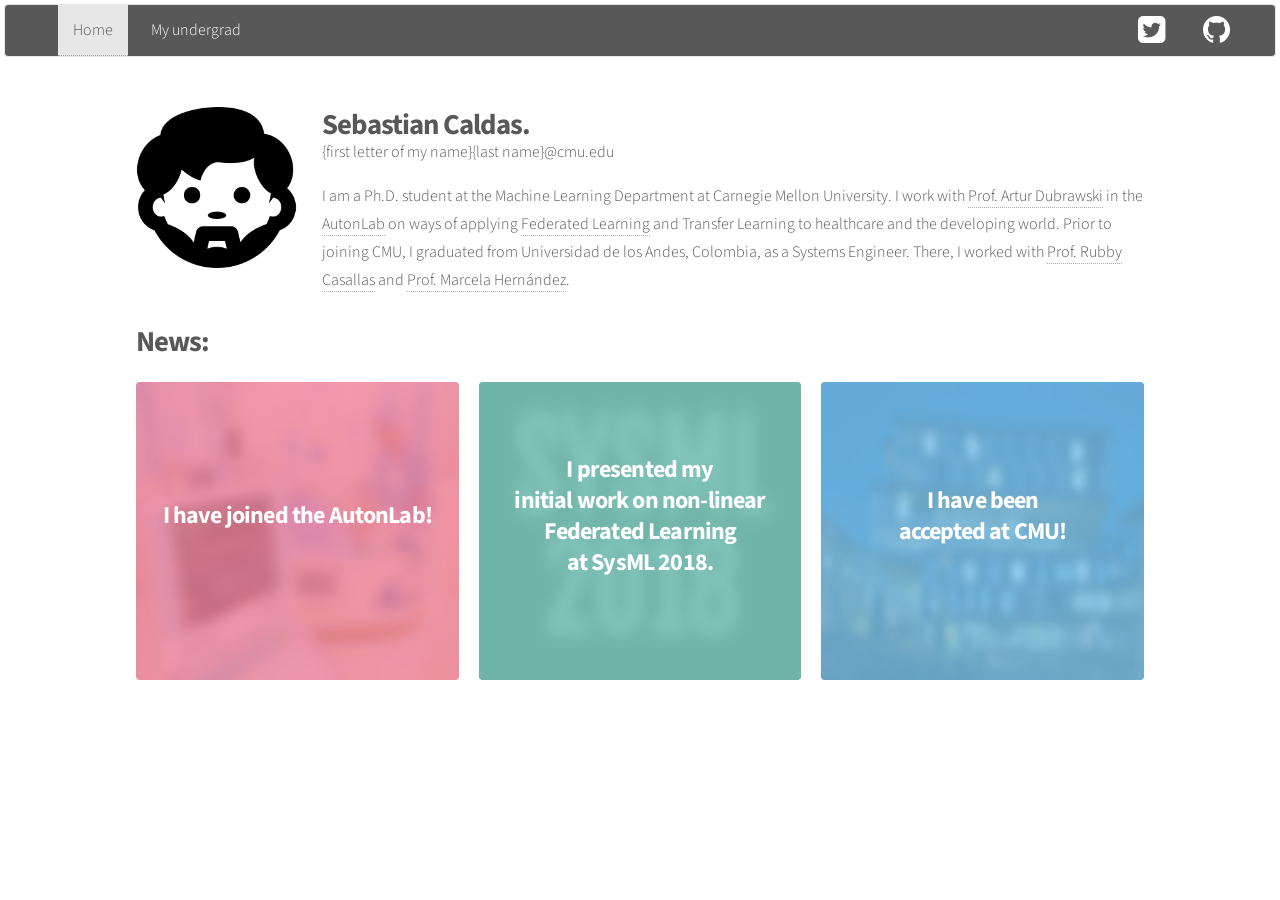
==== index.html @ 80f7bf70 "autonlab" ====
<!DOCTYPE HTML>
<!--
	Phantom by HTML5 UP
	html5up.net | @ajlkn
	Free for personal and commercial use under the CCA 3.0 license (html5up.net/license)
-->
<html>
	<head>
		<title>Sebastian Caldas</title>
		<link rel="icon" href="icon.png">
		<meta charset="utf-8">
		<meta name="viewport" content="width=device-width, initial-scale=1">
		<!--[if lte IE 8]><script src="assets/js/ie/html5shiv.js"></script><![endif]-->
	    <link rel="stylesheet" href="https://maxcdn.bootstrapcdn.com/bootstrap/3.3.6/css/bootstrap.min.css">  
		<link rel="stylesheet" href="http://www.w3schools.com/lib/w3.css">
		<link rel="stylesheet" href="assets/css/main.css">
		<!--[if lte IE 9]><link rel="stylesheet" href="assets/css/ie9.css" /><![endif]-->
		<!--[if lte IE 8]><link rel="stylesheet" href="assets/css/ie8.css" /><![endif]-->
	</head>
	<body>
		<!-- Wrapper -->
			<!-- Menu -->
        	<header>
	            <nav class="navbar navbar-default container-fluid">
	              <div class="container-fluid">
	                <div class="navbar-header">
	                  <button type="button" class="navbar-toggle collapsed" data-toggle="collapse" data-target="#bs-example-navbar-collapse-1" aria-expanded="false">
	                    <span class="sr-only">Toggle navigation</span>
	                    <span class="icon-bar"></span>
	                    <span class="icon-bar"></span>
	                    <span class="icon-bar"></span>
	                  </button>
	                </div>

	                <div class="collapse navbar-collapse" id="bs-example-navbar-collapse-1">
	                  	<ul class="nav navbar-nav">
		                    <li class="active"><a href="index.html">Home<span class="sr-only">(current)</span></a></li>
		                    <li><a href="https://unicorn.jocke.no/">My undergrad</a></li>
		                </ul>
				        <ul class="nav navbar-nav navbar-right">
							<li><a href="https://twitter.com/scaldas_ml" class="fa fa-twitter-square fa-2x"><span class="label"></span></a></li>
							<li><a href="https://github.com/scaldas" class="fa fa-github fa-2x"><span class="label"></span></a></li>
							<!--<li><a href="mail.html" class="fa fa-envelope-o fa-2x"><span class="label"></span></a></li>-->
				        </ul>
	            	</div>
	              </div>
	            </nav>
        	<header>

			<div id="wrapper">
				<!-- Main -->
					<div id="main">
						<!--<span class="image main"><img src="images/medellin_blurry.jpg" style="width: 100%; height: 1%;" alt="" /></span>-->
						<div class="inner">
							<header>
								<div id="profile-container">
									<img id="profile-pic" src="icon.png" alt="Failed picture of me.">
								<div>
								<div>
									<h1 style="font-size: 180%; margin-bottom: 10px;">Sebastian Caldas.</h1>
									<p>{first letter of my name}{last name}@cmu.edu</p>
									<p style="margin-bottom: 30px;">I am a Ph.D. student at the Machine Learning Department at Carnegie Mellon University. I work with <a href="https://www.ri.cmu.edu/ri-faculty/artur-w-dubrawski/">Prof. Artur Dubrawski</a> in the <a href="https://www.autonlab.org/">AutonLab</a> on ways of applying <a href="https://research.googleblog.com/2017/04/federated-learning-collaborative.html">Federated Learning</a> and Transfer Learning to healthcare and the developing world. Prior to joining CMU, I graduated from Universidad de los Andes, Colombia, as a Systems Engineer. There, I worked with <a href="https://scholar.google.com/citations?user=WVzxlbUAAAAJ">Prof. Rubby Casallas</a> and <a href="https://scholar.google.fr/citations?user=9nnSYmMAAAAJ&hl">Prof. Marcela Hernández</a>.</p>
								</div>
							</header>
							<h1 style="font-size: 180%; margin-bottom: 0px;">News:</h1>
							<section class="tiles" style="margin-top: 0px;">
								<article class="style1">
									<span class="image">
										<img src="images/healthcare_blurred.jpg" alt="" />
									</span>
									<a href="https://www.autonlab.org/" target="_blank">
										<h1 style="font-size: 150%;">I have joined the AutonLab!</h1>
										<div class="content">
											<p>I will work on ways of applying Federated Learning to healthcare.</p>
										</div>
									</a>
								</article>
								<article class="style3">
									<span class="image">
										<img src="images/sysml_blurred.jpg" alt="" />
									</span>
									<a href="documents/2018/__SysML_2018__Federated_Kernelized_Multi_Task_Learning.pdf" target="_blank">
										<h1 style="font-size: 150%;">I presented my <br> initial work on non-linear <br> Federated Learning <br> at SysML 2018.</h1>
										<div class="content">
											<p>The poster was pink.</p>
										</div>
									</a>
								</article>
								<article class="style2">
									<span class="image">
										<img src="images/cmu_blurred.jpg" alt="" />
									</span>
									<a>
										<h1 style="font-size: 150%;">I have been <br> accepted at CMU!</h1>
										<div class="content">
											<p>I will start my studies on August, 2017.</p>
										</div>
									</a>
								</article>
								<!--
								<article class="style2">
									<span class="image">
										<img src="images/pic02.jpg" alt="" />
									</span>
									<a href="generic.html">
										<h2>Lorem</h2>
										<div class="content">
											<p>Sed nisl arcu euismod sit amet nisi lorem etiam dolor veroeros et feugiat.</p>
										</div>
									</a>
								</article>
								<article class="style3">
									<span class="image">
										<img src="images/pic03.jpg" alt="" />
									</span>
									<a href="generic.html">
										<h2>Feugiat</h2>
										<div class="content">
											<p>Sed nisl arcu euismod sit amet nisi lorem etiam dolor veroeros et feugiat.</p>
										</div>
									</a>
								</article>
								<article class="style4">
									<span class="image">
										<img src="images/pic04.jpg" alt="" />
									</span>
									<a href="generic.html">
										<h2>Tempus</h2>
										<div class="content">
											<p>Sed nisl arcu euismod sit amet nisi lorem etiam dolor veroeros et feugiat.</p>
										</div>
									</a>
								</article>
								<article class="style5">
									<span class="image">
										<img src="images/pic05.jpg" alt="" />
									</span>
									<a href="generic.html">
										<h2>Aliquam</h2>
										<div class="content">
											<p>Sed nisl arcu euismod sit amet nisi lorem etiam dolor veroeros et feugiat.</p>
										</div>
									</a>
								</article>
								<article class="style6">
									<span class="image">
										<img src="images/pic06.jpg" alt="" />
									</span>
									<a href="generic.html">
										<h2>Veroeros</h2>
										<div class="content">
											<p>Sed nisl arcu euismod sit amet nisi lorem etiam dolor veroeros et feugiat.</p>
										</div>
									</a>
								</article>
								<article class="style2">
									<span class="image">
										<img src="images/pic07.jpg" alt="" />
									</span>
									<a href="generic.html">
										<h2>Ipsum</h2>
										<div class="content">
											<p>Sed nisl arcu euismod sit amet nisi lorem etiam dolor veroeros et feugiat.</p>
										</div>
									</a>
								</article>
								<article class="style3">
									<span class="image">
										<img src="images/pic08.jpg" alt="" />
									</span>
									<a href="generic.html">
										<h2>Dolor</h2>
										<div class="content">
											<p>Sed nisl arcu euismod sit amet nisi lorem etiam dolor veroeros et feugiat.</p>
										</div>
									</a>
								</article>
								<article class="style1">
									<span class="image">
										<img src="images/pic09.jpg" alt="" />
									</span>
									<a href="generic.html">
										<h2>Nullam</h2>
										<div class="content">
											<p>Sed nisl arcu euismod sit amet nisi lorem etiam dolor veroeros et feugiat.</p>
										</div>
									</a>
								</article>
								<article class="style5">
									<span class="image">
										<img src="images/pic10.jpg" alt="" />
									</span>
									<a href="generic.html">
										<h2>Ultricies</h2>
										<div class="content">
											<p>Sed nisl arcu euismod sit amet nisi lorem etiam dolor veroeros et feugiat.</p>
										</div>
									</a>
								</article>
								<article class="style6">
									<span class="image">
										<img src="images/pic11.jpg" alt="" />
									</span>
									<a href="generic.html">
										<h2>Dictum</h2>
										<div class="content">
											<p>Sed nisl arcu euismod sit amet nisi lorem etiam dolor veroeros et feugiat.</p>
										</div>
									</a>
								</article>
								<article class="style4">
									<span class="image">
										<img src="images/pic12.jpg" alt="" />
									</span>
									<a href="generic.html">
										<h2>Pretium</h2>
										<div class="content">
											<p>Sed nisl arcu euismod sit amet nisi lorem etiam dolor veroeros et feugiat.</p>
										</div>
									</a>
								-->
								</article>
							</section>
						</div>

			            <div class="backToTop">
			                <span class="glyphicon glyphicon-menu-up arrow" style="color: #f2849e;"></span>
			            </div>
					</div>

				<!-- Footer 
					<footer id="footer">
						<div class="inner">
							<section>
								<h2>Follow</h2>
								<ul class="icons">
									<li><a href="https://twitter.com/scaldas_ml" class="icon style2 fa-twitter"><span class="label">Twitter</span></a></li>-->
									<!-- <li><a href="#" class="icon style2 fa-facebook"><span class="label">Facebook</span></a></li> -->
									<!-- <li><a href="#" class="icon style2 fa-instagram"><span class="label">Instagram</span></a></li> -->
									<!-- <li><a href="#" class="icon style2 fa-dribbble"><span class="label">Dribbble</span></a></li> -->
									<!-- <li><a href="https://github.com/scaldas" class="icon style2 fa-github"><span class="label">GitHub</span></a></li>-->
									<!-- <li><a href="#" class="icon style2 fa-500px"><span class="label">500px</span></a></li> -->
									<!-- <li><a href="#" class="icon style2 fa-phone"><span class="label">Phone</span></a></li> -->
									<!-- <li><a href="mail.html" class="icon style2 fa-envelope-o"><span class="label">Email</span></a></li>
								</ul>
							</section>
							<ul class="copyright">
								<li>&copy; Untitled. All rights reserved</li><li>Design: <a href="http://html5up.net">HTML5 UP</a></li>
							</ul>
						</div>
					</footer>-->

			</div>

		<!-- Scripts -->
			<script src="assets/js/jquery.min.js"></script>
			<script src="assets/js/skel.min.js"></script>
			<script src="assets/js/util.js"></script>
			<script src="https://maxcdn.bootstrapcdn.com/bootstrap/3.3.6/js/bootstrap.min.js"></script>	
			<!--[if lte IE 8]><script src="assets/js/ie/respond.min.js"></script><![endif]-->
			<script src="assets/js/main.js"></script>
	</body>
</html>
---- assets/css/main.css ----
@import url(font-awesome.min.css);
@import url("https://fonts.googleapis.com/css?family=Source+Sans+Pro:300,700,900");

/*
	Phantom by HTML5 UP
	html5up.net | @ajlkn
	Free for personal and commercial use under the CCA 3.0 license (html5up.net/license)
*/

/* Reset */

	html, body, div, span, applet, object, iframe, h1, h2, h3, h4, h5, h6, p, blockquote, pre, a, abbr, acronym, address, big, cite, code, del, dfn, em, img, ins, kbd, q, s, samp, small, strike, strong, sub, sup, tt, var, b, u, i, center, dl, dt, dd, ol, ul, li, fieldset, form, label, legend, table, caption, tbody, tfoot, thead, tr, th, td, article, aside, canvas, details, embed, figure, figcaption, footer, header, hgroup, menu, nav, output, ruby, section, summary, time, mark, audio, video {
		margin: 0;
		padding: 0;
		border: 0;
		font-size: 100%;
		font: inherit;
		vertical-align: baseline;
	}

	article, aside, details, figcaption, figure, footer, header, hgroup, menu, nav, section {
		display: block;
	}

	body {
		line-height: 1;
	}

	ol, ul {
		list-style: none;
	}

	blockquote, q {
		quotes: none;
	}

	blockquote:before, blockquote:after, q:before, q:after {
		content: '';
		content: none;
	}

	table {
		border-collapse: collapse;
		border-spacing: 0;
	}

	body {
		-webkit-text-size-adjust: none;
	}

/* Box Model */

	*, *:before, *:after {
		-moz-box-sizing: border-box;
		-webkit-box-sizing: border-box;
		box-sizing: border-box;
	}

/* Grid */

	.row {
		border-bottom: solid 1px transparent;
		-moz-box-sizing: border-box;
		-webkit-box-sizing: border-box;
		box-sizing: border-box;
	}

	.row > * {
		float: left;
		-moz-box-sizing: border-box;
		-webkit-box-sizing: border-box;
		box-sizing: border-box;
	}

	.row:after, .row:before {
		content: '';
		display: block;
		clear: both;
		height: 0;
	}

	.row.uniform > * > :first-child {
		margin-top: 0;
	}

	.row.uniform > * > :last-child {
		margin-bottom: 0;
	}

	.row.\30 \25 > * {
		padding: 0 0 0 0em;
	}

	.row.\30 \25 {
		margin: 0 0 -1px 0em;
	}

	.row.uniform.\30 \25 > * {
		padding: 0em 0 0 0em;
	}

	.row.uniform.\30 \25 {
		margin: 0em 0 -1px 0em;
	}

	.row > * {
		padding: 0 0 0 2em;
	}

	.row {
		margin: 0 0 -1px -2em;
	}

	.row.uniform > * {
		padding: 2em 0 0 2em;
	}

	.row.uniform {
		margin: -2em 0 -1px -2em;
	}

	.row.\32 00\25 > * {
		padding: 0 0 0 4em;
	}

	.row.\32 00\25 {
		margin: 0 0 -1px -4em;
	}

	.row.uniform.\32 00\25 > * {
		padding: 4em 0 0 4em;
	}

	.row.uniform.\32 00\25 {
		margin: -4em 0 -1px -4em;
	}

	.row.\31 50\25 > * {
		padding: 0 0 0 3em;
	}

	.row.\31 50\25 {
		margin: 0 0 -1px -3em;
	}

	.row.uniform.\31 50\25 > * {
		padding: 3em 0 0 3em;
	}

	.row.uniform.\31 50\25 {
		margin: -3em 0 -1px -3em;
	}

	.row.\35 0\25 > * {
		padding: 0 0 0 1em;
	}

	.row.\35 0\25 {
		margin: 0 0 -1px -1em;
	}

	.row.uniform.\35 0\25 > * {
		padding: 1em 0 0 1em;
	}

	.row.uniform.\35 0\25 {
		margin: -1em 0 -1px -1em;
	}

	.row.\32 5\25 > * {
		padding: 0 0 0 0.5em;
	}

	.row.\32 5\25 {
		margin: 0 0 -1px -0.5em;
	}

	.row.uniform.\32 5\25 > * {
		padding: 0.5em 0 0 0.5em;
	}

	.row.uniform.\32 5\25 {
		margin: -0.5em 0 -1px -0.5em;
	}

	.\31 2u, .\31 2u\24 {
		width: 100%;
		clear: none;
		margin-left: 0;
	}

	.\31 1u, .\31 1u\24 {
		width: 91.6666666667%;
		clear: none;
		margin-left: 0;
	}

	.\31 0u, .\31 0u\24 {
		width: 83.3333333333%;
		clear: none;
		margin-left: 0;
	}

	.\39 u, .\39 u\24 {
		width: 75%;
		clear: none;
		margin-left: 0;
	}

	.\38 u, .\38 u\24 {
		width: 66.6666666667%;
		clear: none;
		margin-left: 0;
	}

	.\37 u, .\37 u\24 {
		width: 58.3333333333%;
		clear: none;
		margin-left: 0;
	}

	.\36 u, .\36 u\24 {
		width: 50%;
		clear: none;
		margin-left: 0;
	}

	.\35 u, .\35 u\24 {
		width: 41.6666666667%;
		clear: none;
		margin-left: 0;
	}

	.\34 u, .\34 u\24 {
		width: 33.3333333333%;
		clear: none;
		margin-left: 0;
	}

	.\33 u, .\33 u\24 {
		width: 25%;
		clear: none;
		margin-left: 0;
	}

	.\32 u, .\32 u\24 {
		width: 16.6666666667%;
		clear: none;
		margin-left: 0;
	}

	.\31 u, .\31 u\24 {
		width: 8.3333333333%;
		clear: none;
		margin-left: 0;
	}

	.\31 2u\24 + *,
	.\31 1u\24 + *,
	.\31 0u\24 + *,
	.\39 u\24 + *,
	.\38 u\24 + *,
	.\37 u\24 + *,
	.\36 u\24 + *,
	.\35 u\24 + *,
	.\34 u\24 + *,
	.\33 u\24 + *,
	.\32 u\24 + *,
	.\31 u\24 + * {
		clear: left;
	}

	.\-11u {
		margin-left: 91.66667%;
	}

	.\-10u {
		margin-left: 83.33333%;
	}

	.\-9u {
		margin-left: 75%;
	}

	.\-8u {
		margin-left: 66.66667%;
	}

	.\-7u {
		margin-left: 58.33333%;
	}

	.\-6u {
		margin-left: 50%;
	}

	.\-5u {
		margin-left: 41.66667%;
	}

	.\-4u {
		margin-left: 33.33333%;
	}

	.\-3u {
		margin-left: 25%;
	}

	.\-2u {
		margin-left: 16.66667%;
	}

	.\-1u {
		margin-left: 8.33333%;
	}

	@media screen and (max-width: 1680px) {

		.row > * {
			padding: 0 0 0 2em;
		}

		.row {
			margin: 0 0 -1px -2em;
		}

		.row.uniform > * {
			padding: 2em 0 0 2em;
		}

		.row.uniform {
			margin: -2em 0 -1px -2em;
		}

		.row.\32 00\25 > * {
			padding: 0 0 0 4em;
		}

		.row.\32 00\25 {
			margin: 0 0 -1px -4em;
		}

		.row.uniform.\32 00\25 > * {
			padding: 4em 0 0 4em;
		}

		.row.uniform.\32 00\25 {
			margin: -4em 0 -1px -4em;
		}

		.row.\31 50\25 > * {
			padding: 0 0 0 3em;
		}

		.row.\31 50\25 {
			margin: 0 0 -1px -3em;
		}

		.row.uniform.\31 50\25 > * {
			padding: 3em 0 0 3em;
		}

		.row.uniform.\31 50\25 {
			margin: -3em 0 -1px -3em;
		}

		.row.\35 0\25 > * {
			padding: 0 0 0 1em;
		}

		.row.\35 0\25 {
			margin: 0 0 -1px -1em;
		}

		.row.uniform.\35 0\25 > * {
			padding: 1em 0 0 1em;
		}

		.row.uniform.\35 0\25 {
			margin: -1em 0 -1px -1em;
		}

		.row.\32 5\25 > * {
			padding: 0 0 0 0.5em;
		}

		.row.\32 5\25 {
			margin: 0 0 -1px -0.5em;
		}

		.row.uniform.\32 5\25 > * {
			padding: 0.5em 0 0 0.5em;
		}

		.row.uniform.\32 5\25 {
			margin: -0.5em 0 -1px -0.5em;
		}

		.\31 2u\28xlarge\29, .\31 2u\24\28xlarge\29 {
			width: 100%;
			clear: none;
			margin-left: 0;
		}

		.\31 1u\28xlarge\29, .\31 1u\24\28xlarge\29 {
			width: 91.6666666667%;
			clear: none;
			margin-left: 0;
		}

		.\31 0u\28xlarge\29, .\31 0u\24\28xlarge\29 {
			width: 83.3333333333%;
			clear: none;
			margin-left: 0;
		}

		.\39 u\28xlarge\29, .\39 u\24\28xlarge\29 {
			width: 75%;
			clear: none;
			margin-left: 0;
		}

		.\38 u\28xlarge\29, .\38 u\24\28xlarge\29 {
			width: 66.6666666667%;
			clear: none;
			margin-left: 0;
		}

		.\37 u\28xlarge\29, .\37 u\24\28xlarge\29 {
			width: 58.3333333333%;
			clear: none;
			margin-left: 0;
		}

		.\36 u\28xlarge\29, .\36 u\24\28xlarge\29 {
			width: 50%;
			clear: none;
			margin-left: 0;
		}

		.\35 u\28xlarge\29, .\35 u\24\28xlarge\29 {
			width: 41.6666666667%;
			clear: none;
			margin-left: 0;
		}

		.\34 u\28xlarge\29, .\34 u\24\28xlarge\29 {
			width: 33.3333333333%;
			clear: none;
			margin-left: 0;
		}

		.\33 u\28xlarge\29, .\33 u\24\28xlarge\29 {
			width: 25%;
			clear: none;
			margin-left: 0;
		}

		.\32 u\28xlarge\29, .\32 u\24\28xlarge\29 {
			width: 16.6666666667%;
			clear: none;
			margin-left: 0;
		}

		.\31 u\28xlarge\29, .\31 u\24\28xlarge\29 {
			width: 8.3333333333%;
			clear: none;
			margin-left: 0;
		}

		.\31 2u\24\28xlarge\29 + *,
		.\31 1u\24\28xlarge\29 + *,
		.\31 0u\24\28xlarge\29 + *,
		.\39 u\24\28xlarge\29 + *,
		.\38 u\24\28xlarge\29 + *,
		.\37 u\24\28xlarge\29 + *,
		.\36 u\24\28xlarge\29 + *,
		.\35 u\24\28xlarge\29 + *,
		.\34 u\24\28xlarge\29 + *,
		.\33 u\24\28xlarge\29 + *,
		.\32 u\24\28xlarge\29 + *,
		.\31 u\24\28xlarge\29 + * {
			clear: left;
		}

		.\-11u\28xlarge\29 {
			margin-left: 91.66667%;
		}

		.\-10u\28xlarge\29 {
			margin-left: 83.33333%;
		}

		.\-9u\28xlarge\29 {
			margin-left: 75%;
		}

		.\-8u\28xlarge\29 {
			margin-left: 66.66667%;
		}

		.\-7u\28xlarge\29 {
			margin-left: 58.33333%;
		}

		.\-6u\28xlarge\29 {
			margin-left: 50%;
		}

		.\-5u\28xlarge\29 {
			margin-left: 41.66667%;
		}

		.\-4u\28xlarge\29 {
			margin-left: 33.33333%;
		}

		.\-3u\28xlarge\29 {
			margin-left: 25%;
		}

		.\-2u\28xlarge\29 {
			margin-left: 16.66667%;
		}

		.\-1u\28xlarge\29 {
			margin-left: 8.33333%;
		}

	}

	@media screen and (max-width: 1280px) {

		.row > * {
			padding: 0 0 0 2em;
		}

		.row {
			margin: 0 0 -1px -2em;
		}

		.row.uniform > * {
			padding: 2em 0 0 2em;
		}

		.row.uniform {
			margin: -2em 0 -1px -2em;
		}

		.row.\32 00\25 > * {
			padding: 0 0 0 4em;
		}

		.row.\32 00\25 {
			margin: 0 0 -1px -4em;
		}

		.row.uniform.\32 00\25 > * {
			padding: 4em 0 0 4em;
		}

		.row.uniform.\32 00\25 {
			margin: -4em 0 -1px -4em;
		}

		.row.\31 50\25 > * {
			padding: 0 0 0 3em;
		}

		.row.\31 50\25 {
			margin: 0 0 -1px -3em;
		}

		.row.uniform.\31 50\25 > * {
			padding: 3em 0 0 3em;
		}

		.row.uniform.\31 50\25 {
			margin: -3em 0 -1px -3em;
		}

		.row.\35 0\25 > * {
			padding: 0 0 0 1em;
		}

		.row.\35 0\25 {
			margin: 0 0 -1px -1em;
		}

		.row.uniform.\35 0\25 > * {
			padding: 1em 0 0 1em;
		}

		.row.uniform.\35 0\25 {
			margin: -1em 0 -1px -1em;
		}

		.row.\32 5\25 > * {
			padding: 0 0 0 0.5em;
		}

		.row.\32 5\25 {
			margin: 0 0 -1px -0.5em;
		}

		.row.uniform.\32 5\25 > * {
			padding: 0.5em 0 0 0.5em;
		}

		.row.uniform.\32 5\25 {
			margin: -0.5em 0 -1px -0.5em;
		}

		.\31 2u\28large\29, .\31 2u\24\28large\29 {
			width: 100%;
			clear: none;
			margin-left: 0;
		}

		.\31 1u\28large\29, .\31 1u\24\28large\29 {
			width: 91.6666666667%;
			clear: none;
			margin-left: 0;
		}

		.\31 0u\28large\29, .\31 0u\24\28large\29 {
			width: 83.3333333333%;
			clear: none;
			margin-left: 0;
		}

		.\39 u\28large\29, .\39 u\24\28large\29 {
			width: 75%;
			clear: none;
			margin-left: 0;
		}

		.\38 u\28large\29, .\38 u\24\28large\29 {
			width: 66.6666666667%;
			clear: none;
			margin-left: 0;
		}

		.\37 u\28large\29, .\37 u\24\28large\29 {
			width: 58.3333333333%;
			clear: none;
			margin-left: 0;
		}

		.\36 u\28large\29, .\36 u\24\28large\29 {
			width: 50%;
			clear: none;
			margin-left: 0;
		}

		.\35 u\28large\29, .\35 u\24\28large\29 {
			width: 41.6666666667%;
			clear: none;
			margin-left: 0;
		}

		.\34 u\28large\29, .\34 u\24\28large\29 {
			width: 33.3333333333%;
			clear: none;
			margin-left: 0;
		}

		.\33 u\28large\29, .\33 u\24\28large\29 {
			width: 25%;
			clear: none;
			margin-left: 0;
		}

		.\32 u\28large\29, .\32 u\24\28large\29 {
			width: 16.6666666667%;
			clear: none;
			margin-left: 0;
		}

		.\31 u\28large\29, .\31 u\24\28large\29 {
			width: 8.3333333333%;
			clear: none;
			margin-left: 0;
		}

		.\31 2u\24\28large\29 + *,
		.\31 1u\24\28large\29 + *,
		.\31 0u\24\28large\29 + *,
		.\39 u\24\28large\29 + *,
		.\38 u\24\28large\29 + *,
		.\37 u\24\28large\29 + *,
		.\36 u\24\28large\29 + *,
		.\35 u\24\28large\29 + *,
		.\34 u\24\28large\29 + *,
		.\33 u\24\28large\29 + *,
		.\32 u\24\28large\29 + *,
		.\31 u\24\28large\29 + * {
			clear: left;
		}

		.\-11u\28large\29 {
			margin-left: 91.66667%;
		}

		.\-10u\28large\29 {
			margin-left: 83.33333%;
		}

		.\-9u\28large\29 {
			margin-left: 75%;
		}

		.\-8u\28large\29 {
			margin-left: 66.66667%;
		}

		.\-7u\28large\29 {
			margin-left: 58.33333%;
		}

		.\-6u\28large\29 {
			margin-left: 50%;
		}

		.\-5u\28large\29 {
			margin-left: 41.66667%;
		}

		.\-4u\28large\29 {
			margin-left: 33.33333%;
		}

		.\-3u\28large\29 {
			margin-left: 25%;
		}

		.\-2u\28large\29 {
			margin-left: 16.66667%;
		}

		.\-1u\28large\29 {
			margin-left: 8.33333%;
		}

	}

	@media screen and (max-width: 980px) {

		.row > * {
			padding: 0 0 0 1.5em;
		}

		.row {
			margin: 0 0 -1px -1.5em;
		}

		.row.uniform > * {
			padding: 1.5em 0 0 1.5em;
		}

		.row.uniform {
			margin: -1.5em 0 -1px -1.5em;
		}

		.row.\32 00\25 > * {
			padding: 0 0 0 3em;
		}

		.row.\32 00\25 {
			margin: 0 0 -1px -3em;
		}

		.row.uniform.\32 00\25 > * {
			padding: 3em 0 0 3em;
		}

		.row.uniform.\32 00\25 {
			margin: -3em 0 -1px -3em;
		}

		.row.\31 50\25 > * {
			padding: 0 0 0 2.25em;
		}

		.row.\31 50\25 {
			margin: 0 0 -1px -2.25em;
		}

		.row.uniform.\31 50\25 > * {
			padding: 2.25em 0 0 2.25em;
		}

		.row.uniform.\31 50\25 {
			margin: -2.25em 0 -1px -2.25em;
		}

		.row.\35 0\25 > * {
			padding: 0 0 0 0.75em;
		}

		.row.\35 0\25 {
			margin: 0 0 -1px -0.75em;
		}

		.row.uniform.\35 0\25 > * {
			padding: 0.75em 0 0 0.75em;
		}

		.row.uniform.\35 0\25 {
			margin: -0.75em 0 -1px -0.75em;
		}

		.row.\32 5\25 > * {
			padding: 0 0 0 0.375em;
		}

		.row.\32 5\25 {
			margin: 0 0 -1px -0.375em;
		}

		.row.uniform.\32 5\25 > * {
			padding: 0.375em 0 0 0.375em;
		}

		.row.uniform.\32 5\25 {
			margin: -0.375em 0 -1px -0.375em;
		}

		.\31 2u\28medium\29, .\31 2u\24\28medium\29 {
			width: 100%;
			clear: none;
			margin-left: 0;
		}

		.\31 1u\28medium\29, .\31 1u\24\28medium\29 {
			width: 91.6666666667%;
			clear: none;
			margin-left: 0;
		}

		.\31 0u\28medium\29, .\31 0u\24\28medium\29 {
			width: 83.3333333333%;
			clear: none;
			margin-left: 0;
		}

		.\39 u\28medium\29, .\39 u\24\28medium\29 {
			width: 75%;
			clear: none;
			margin-left: 0;
		}

		.\38 u\28medium\29, .\38 u\24\28medium\29 {
			width: 66.6666666667%;
			clear: none;
			margin-left: 0;
		}

		.\37 u\28medium\29, .\37 u\24\28medium\29 {
			width: 58.3333333333%;
			clear: none;
			margin-left: 0;
		}

		.\36 u\28medium\29, .\36 u\24\28medium\29 {
			width: 50%;
			clear: none;
			margin-left: 0;
		}

		.\35 u\28medium\29, .\35 u\24\28medium\29 {
			width: 41.6666666667%;
			clear: none;
			margin-left: 0;
		}

		.\34 u\28medium\29, .\34 u\24\28medium\29 {
			width: 33.3333333333%;
			clear: none;
			margin-left: 0;
		}

		.\33 u\28medium\29, .\33 u\24\28medium\29 {
			width: 25%;
			clear: none;
			margin-left: 0;
		}

		.\32 u\28medium\29, .\32 u\24\28medium\29 {
			width: 16.6666666667%;
			clear: none;
			margin-left: 0;
		}

		.\31 u\28medium\29, .\31 u\24\28medium\29 {
			width: 8.3333333333%;
			clear: none;
			margin-left: 0;
		}

		.\31 2u\24\28medium\29 + *,
		.\31 1u\24\28medium\29 + *,
		.\31 0u\24\28medium\29 + *,
		.\39 u\24\28medium\29 + *,
		.\38 u\24\28medium\29 + *,
		.\37 u\24\28medium\29 + *,
		.\36 u\24\28medium\29 + *,
		.\35 u\24\28medium\29 + *,
		.\34 u\24\28medium\29 + *,
		.\33 u\24\28medium\29 + *,
		.\32 u\24\28medium\29 + *,
		.\31 u\24\28medium\29 + * {
			clear: left;
		}

		.\-11u\28medium\29 {
			margin-left: 91.66667%;
		}

		.\-10u\28medium\29 {
			margin-left: 83.33333%;
		}

		.\-9u\28medium\29 {
			margin-left: 75%;
		}

		.\-8u\28medium\29 {
			margin-left: 66.66667%;
		}

		.\-7u\28medium\29 {
			margin-left: 58.33333%;
		}

		.\-6u\28medium\29 {
			margin-left: 50%;
		}

		.\-5u\28medium\29 {
			margin-left: 41.66667%;
		}

		.\-4u\28medium\29 {
			margin-left: 33.33333%;
		}

		.\-3u\28medium\29 {
			margin-left: 25%;
		}

		.\-2u\28medium\29 {
			margin-left: 16.66667%;
		}

		.\-1u\28medium\29 {
			margin-left: 8.33333%;
		}

	}

	@media screen and (max-width: 736px) {

		.row > * {
			padding: 0 0 0 1em;
		}

		.row {
			margin: 0 0 -1px -1em;
		}

		.row.uniform > * {
			padding: 1em 0 0 1em;
		}

		.row.uniform {
			margin: -1em 0 -1px -1em;
		}

		.row.\32 00\25 > * {
			padding: 0 0 0 2em;
		}

		.row.\32 00\25 {
			margin: 0 0 -1px -2em;
		}

		.row.uniform.\32 00\25 > * {
			padding: 2em 0 0 2em;
		}

		.row.uniform.\32 00\25 {
			margin: -2em 0 -1px -2em;
		}

		.row.\31 50\25 > * {
			padding: 0 0 0 1.5em;
		}

		.row.\31 50\25 {
			margin: 0 0 -1px -1.5em;
		}

		.row.uniform.\31 50\25 > * {
			padding: 1.5em 0 0 1.5em;
		}

		.row.uniform.\31 50\25 {
			margin: -1.5em 0 -1px -1.5em;
		}

		.row.\35 0\25 > * {
			padding: 0 0 0 0.5em;
		}

		.row.\35 0\25 {
			margin: 0 0 -1px -0.5em;
		}

		.row.uniform.\35 0\25 > * {
			padding: 0.5em 0 0 0.5em;
		}

		.row.uniform.\35 0\25 {
			margin: -0.5em 0 -1px -0.5em;
		}

		.row.\32 5\25 > * {
			padding: 0 0 0 0.25em;
		}

		.row.\32 5\25 {
			margin: 0 0 -1px -0.25em;
		}

		.row.uniform.\32 5\25 > * {
			padding: 0.25em 0 0 0.25em;
		}

		.row.uniform.\32 5\25 {
			margin: -0.25em 0 -1px -0.25em;
		}

		.\31 2u\28small\29, .\31 2u\24\28small\29 {
			width: 100%;
			clear: none;
			margin-left: 0;
		}

		.\31 1u\28small\29, .\31 1u\24\28small\29 {
			width: 91.6666666667%;
			clear: none;
			margin-left: 0;
		}

		.\31 0u\28small\29, .\31 0u\24\28small\29 {
			width: 83.3333333333%;
			clear: none;
			margin-left: 0;
		}

		.\39 u\28small\29, .\39 u\24\28small\29 {
			width: 75%;
			clear: none;
			margin-left: 0;
		}

		.\38 u\28small\29, .\38 u\24\28small\29 {
			width: 66.6666666667%;
			clear: none;
			margin-left: 0;
		}

		.\37 u\28small\29, .\37 u\24\28small\29 {
			width: 58.3333333333%;
			clear: none;
			margin-left: 0;
		}

		.\36 u\28small\29, .\36 u\24\28small\29 {
			width: 50%;
			clear: none;
			margin-left: 0;
		}

		.\35 u\28small\29, .\35 u\24\28small\29 {
			width: 41.6666666667%;
			clear: none;
			margin-left: 0;
		}

		.\34 u\28small\29, .\34 u\24\28small\29 {
			width: 33.3333333333%;
			clear: none;
			margin-left: 0;
		}

		.\33 u\28small\29, .\33 u\24\28small\29 {
			width: 25%;
			clear: none;
			margin-left: 0;
		}

		.\32 u\28small\29, .\32 u\24\28small\29 {
			width: 16.6666666667%;
			clear: none;
			margin-left: 0;
		}

		.\31 u\28small\29, .\31 u\24\28small\29 {
			width: 8.3333333333%;
			clear: none;
			margin-left: 0;
		}

		.\31 2u\24\28small\29 + *,
		.\31 1u\24\28small\29 + *,
		.\31 0u\24\28small\29 + *,
		.\39 u\24\28small\29 + *,
		.\38 u\24\28small\29 + *,
		.\37 u\24\28small\29 + *,
		.\36 u\24\28small\29 + *,
		.\35 u\24\28small\29 + *,
		.\34 u\24\28small\29 + *,
		.\33 u\24\28small\29 + *,
		.\32 u\24\28small\29 + *,
		.\31 u\24\28small\29 + * {
			clear: left;
		}

		.\-11u\28small\29 {
			margin-left: 91.66667%;
		}

		.\-10u\28small\29 {
			margin-left: 83.33333%;
		}

		.\-9u\28small\29 {
			margin-left: 75%;
		}

		.\-8u\28small\29 {
			margin-left: 66.66667%;
		}

		.\-7u\28small\29 {
			margin-left: 58.33333%;
		}

		.\-6u\28small\29 {
			margin-left: 50%;
		}

		.\-5u\28small\29 {
			margin-left: 41.66667%;
		}

		.\-4u\28small\29 {
			margin-left: 33.33333%;
		}

		.\-3u\28small\29 {
			margin-left: 25%;
		}

		.\-2u\28small\29 {
			margin-left: 16.66667%;
		}

		.\-1u\28small\29 {
			margin-left: 8.33333%;
		}

	}

	@media screen and (max-width: 480px) {

		.row > * {
			padding: 0 0 0 1em;
		}

		.row {
			margin: 0 0 -1px -1em;
		}

		.row.uniform > * {
			padding: 1em 0 0 1em;
		}

		.row.uniform {
			margin: -1em 0 -1px -1em;
		}

		.row.\32 00\25 > * {
			padding: 0 0 0 2em;
		}

		.row.\32 00\25 {
			margin: 0 0 -1px -2em;
		}

		.row.uniform.\32 00\25 > * {
			padding: 2em 0 0 2em;
		}

		.row.uniform.\32 00\25 {
			margin: -2em 0 -1px -2em;
		}

		.row.\31 50\25 > * {
			padding: 0 0 0 1.5em;
		}

		.row.\31 50\25 {
			margin: 0 0 -1px -1.5em;
		}

		.row.uniform.\31 50\25 > * {
			padding: 1.5em 0 0 1.5em;
		}

		.row.uniform.\31 50\25 {
			margin: -1.5em 0 -1px -1.5em;
		}

		.row.\35 0\25 > * {
			padding: 0 0 0 0.5em;
		}

		.row.\35 0\25 {
			margin: 0 0 -1px -0.5em;
		}

		.row.uniform.\35 0\25 > * {
			padding: 0.5em 0 0 0.5em;
		}

		.row.uniform.\35 0\25 {
			margin: -0.5em 0 -1px -0.5em;
		}

		.row.\32 5\25 > * {
			padding: 0 0 0 0.25em;
		}

		.row.\32 5\25 {
			margin: 0 0 -1px -0.25em;
		}

		.row.uniform.\32 5\25 > * {
			padding: 0.25em 0 0 0.25em;
		}

		.row.uniform.\32 5\25 {
			margin: -0.25em 0 -1px -0.25em;
		}

		.\31 2u\28xsmall\29, .\31 2u\24\28xsmall\29 {
			width: 100%;
			clear: none;
			margin-left: 0;
		}

		.\31 1u\28xsmall\29, .\31 1u\24\28xsmall\29 {
			width: 91.6666666667%;
			clear: none;
			margin-left: 0;
		}

		.\31 0u\28xsmall\29, .\31 0u\24\28xsmall\29 {
			width: 83.3333333333%;
			clear: none;
			margin-left: 0;
		}

		.\39 u\28xsmall\29, .\39 u\24\28xsmall\29 {
			width: 75%;
			clear: none;
			margin-left: 0;
		}

		.\38 u\28xsmall\29, .\38 u\24\28xsmall\29 {
			width: 66.6666666667%;
			clear: none;
			margin-left: 0;
		}

		.\37 u\28xsmall\29, .\37 u\24\28xsmall\29 {
			width: 58.3333333333%;
			clear: none;
			margin-left: 0;
		}

		.\36 u\28xsmall\29, .\36 u\24\28xsmall\29 {
			width: 50%;
			clear: none;
			margin-left: 0;
		}

		.\35 u\28xsmall\29, .\35 u\24\28xsmall\29 {
			width: 41.6666666667%;
			clear: none;
			margin-left: 0;
		}

		.\34 u\28xsmall\29, .\34 u\24\28xsmall\29 {
			width: 33.3333333333%;
			clear: none;
			margin-left: 0;
		}

		.\33 u\28xsmall\29, .\33 u\24\28xsmall\29 {
			width: 25%;
			clear: none;
			margin-left: 0;
		}

		.\32 u\28xsmall\29, .\32 u\24\28xsmall\29 {
			width: 16.6666666667%;
			clear: none;
			margin-left: 0;
		}

		.\31 u\28xsmall\29, .\31 u\24\28xsmall\29 {
			width: 8.3333333333%;
			clear: none;
			margin-left: 0;
		}

		.\31 2u\24\28xsmall\29 + *,
		.\31 1u\24\28xsmall\29 + *,
		.\31 0u\24\28xsmall\29 + *,
		.\39 u\24\28xsmall\29 + *,
		.\38 u\24\28xsmall\29 + *,
		.\37 u\24\28xsmall\29 + *,
		.\36 u\24\28xsmall\29 + *,
		.\35 u\24\28xsmall\29 + *,
		.\34 u\24\28xsmall\29 + *,
		.\33 u\24\28xsmall\29 + *,
		.\32 u\24\28xsmall\29 + *,
		.\31 u\24\28xsmall\29 + * {
			clear: left;
		}

		.\-11u\28xsmall\29 {
			margin-left: 91.66667%;
		}

		.\-10u\28xsmall\29 {
			margin-left: 83.33333%;
		}

		.\-9u\28xsmall\29 {
			margin-left: 75%;
		}

		.\-8u\28xsmall\29 {
			margin-left: 66.66667%;
		}

		.\-7u\28xsmall\29 {
			margin-left: 58.33333%;
		}

		.\-6u\28xsmall\29 {
			margin-left: 50%;
		}

		.\-5u\28xsmall\29 {
			margin-left: 41.66667%;
		}

		.\-4u\28xsmall\29 {
			margin-left: 33.33333%;
		}

		.\-3u\28xsmall\29 {
			margin-left: 25%;
		}

		.\-2u\28xsmall\29 {
			margin-left: 16.66667%;
		}

		.\-1u\28xsmall\29 {
			margin-left: 8.33333%;
		}

	}

	@media screen and (max-width: 360px) {

		.row > * {
			padding: 0 0 0 1em;
		}

		.row {
			margin: 0 0 -1px -1em;
		}

		.row.uniform > * {
			padding: 1em 0 0 1em;
		}

		.row.uniform {
			margin: -1em 0 -1px -1em;
		}

		.row.\32 00\25 > * {
			padding: 0 0 0 2em;
		}

		.row.\32 00\25 {
			margin: 0 0 -1px -2em;
		}

		.row.uniform.\32 00\25 > * {
			padding: 2em 0 0 2em;
		}

		.row.uniform.\32 00\25 {
			margin: -2em 0 -1px -2em;
		}

		.row.\31 50\25 > * {
			padding: 0 0 0 1.5em;
		}

		.row.\31 50\25 {
			margin: 0 0 -1px -1.5em;
		}

		.row.uniform.\31 50\25 > * {
			padding: 1.5em 0 0 1.5em;
		}

		.row.uniform.\31 50\25 {
			margin: -1.5em 0 -1px -1.5em;
		}

		.row.\35 0\25 > * {
			padding: 0 0 0 0.5em;
		}

		.row.\35 0\25 {
			margin: 0 0 -1px -0.5em;
		}

		.row.uniform.\35 0\25 > * {
			padding: 0.5em 0 0 0.5em;
		}

		.row.uniform.\35 0\25 {
			margin: -0.5em 0 -1px -0.5em;
		}

		.row.\32 5\25 > * {
			padding: 0 0 0 0.25em;
		}

		.row.\32 5\25 {
			margin: 0 0 -1px -0.25em;
		}

		.row.uniform.\32 5\25 > * {
			padding: 0.25em 0 0 0.25em;
		}

		.row.uniform.\32 5\25 {
			margin: -0.25em 0 -1px -0.25em;
		}

		.\31 2u\28xxsmall\29, .\31 2u\24\28xxsmall\29 {
			width: 100%;
			clear: none;
			margin-left: 0;
		}

		.\31 1u\28xxsmall\29, .\31 1u\24\28xxsmall\29 {
			width: 91.6666666667%;
			clear: none;
			margin-left: 0;
		}

		.\31 0u\28xxsmall\29, .\31 0u\24\28xxsmall\29 {
			width: 83.3333333333%;
			clear: none;
			margin-left: 0;
		}

		.\39 u\28xxsmall\29, .\39 u\24\28xxsmall\29 {
			width: 75%;
			clear: none;
			margin-left: 0;
		}

		.\38 u\28xxsmall\29, .\38 u\24\28xxsmall\29 {
			width: 66.6666666667%;
			clear: none;
			margin-left: 0;
		}

		.\37 u\28xxsmall\29, .\37 u\24\28xxsmall\29 {
			width: 58.3333333333%;
			clear: none;
			margin-left: 0;
		}

		.\36 u\28xxsmall\29, .\36 u\24\28xxsmall\29 {
			width: 50%;
			clear: none;
			margin-left: 0;
		}

		.\35 u\28xxsmall\29, .\35 u\24\28xxsmall\29 {
			width: 41.6666666667%;
			clear: none;
			margin-left: 0;
		}

		.\34 u\28xxsmall\29, .\34 u\24\28xxsmall\29 {
			width: 33.3333333333%;
			clear: none;
			margin-left: 0;
		}

		.\33 u\28xxsmall\29, .\33 u\24\28xxsmall\29 {
			width: 25%;
			clear: none;
			margin-left: 0;
		}

		.\32 u\28xxsmall\29, .\32 u\24\28xxsmall\29 {
			width: 16.6666666667%;
			clear: none;
			margin-left: 0;
		}

		.\31 u\28xxsmall\29, .\31 u\24\28xxsmall\29 {
			width: 8.3333333333%;
			clear: none;
			margin-left: 0;
		}

		.\31 2u\24\28xxsmall\29 + *,
		.\31 1u\24\28xxsmall\29 + *,
		.\31 0u\24\28xxsmall\29 + *,
		.\39 u\24\28xxsmall\29 + *,
		.\38 u\24\28xxsmall\29 + *,
		.\37 u\24\28xxsmall\29 + *,
		.\36 u\24\28xxsmall\29 + *,
		.\35 u\24\28xxsmall\29 + *,
		.\34 u\24\28xxsmall\29 + *,
		.\33 u\24\28xxsmall\29 + *,
		.\32 u\24\28xxsmall\29 + *,
		.\31 u\24\28xxsmall\29 + * {
			clear: left;
		}

		.\-11u\28xxsmall\29 {
			margin-left: 91.66667%;
		}

		.\-10u\28xxsmall\29 {
			margin-left: 83.33333%;
		}

		.\-9u\28xxsmall\29 {
			margin-left: 75%;
		}

		.\-8u\28xxsmall\29 {
			margin-left: 66.66667%;
		}

		.\-7u\28xxsmall\29 {
			margin-left: 58.33333%;
		}

		.\-6u\28xxsmall\29 {
			margin-left: 50%;
		}

		.\-5u\28xxsmall\29 {
			margin-left: 41.66667%;
		}

		.\-4u\28xxsmall\29 {
			margin-left: 33.33333%;
		}

		.\-3u\28xxsmall\29 {
			margin-left: 25%;
		}

		.\-2u\28xxsmall\29 {
			margin-left: 16.66667%;
		}

		.\-1u\28xxsmall\29 {
			margin-left: 8.33333%;
		}

	}

/* Basic */

	@-ms-viewport {
		width: device-width;
	}

	body {
		-ms-overflow-style: scrollbar;
	}

	@media screen and (max-width: 480px) {

		html, body {
			min-width: 320px;
		}

	}

	body {
		background: #ffffff;
	}

		body.is-loading *, body.is-loading *:before, body.is-loading *:after {
			-moz-animation: none !important;
			-webkit-animation: none !important;
			-ms-animation: none !important;
			animation: none !important;
			-moz-transition: none !important;
			-webkit-transition: none !important;
			-ms-transition: none !important;
			transition: none !important;
		}

/* Type */

	body, input, select, textarea {
		color: #585858;
		font-family: "Source Sans Pro", Helvetica, sans-serif;
		font-size: 16pt;
		font-weight: 300;
		line-height: 1.75;
	}

		@media screen and (max-width: 1680px) {

			body, input, select, textarea {
				font-size: 14pt;
			}

		}

		@media screen and (max-width: 1280px) {

			body, input, select, textarea {
				font-size: 12pt;
			}

		}

	a {
		-moz-transition: border-bottom-color 0.2s ease, color 0.2s ease;
		-webkit-transition: border-bottom-color 0.2s ease, color 0.2s ease;
		-ms-transition: border-bottom-color 0.2s ease, color 0.2s ease;
		transition: border-bottom-color 0.2s ease, color 0.2s ease;
		text-decoration: none;
		color: #585858;
		border-bottom: dotted 1px rgba(88, 88, 88, 0.5);
	}

		a:hover {
			border-bottom-color: transparent;
			color: #f2849e !important;
		}

	strong, b {
		font-weight: 900;
	}

	em, i {
		font-style: italic;
	}

	p {
		margin: 0 0 2em 0;
	}

	h1 {
		font-size: 2.75em;
		font-weight: 700;
		line-height: 1.3;
		margin: 0 0 1em 0;
		letter-spacing: -0.035em;
	}

		h1 a {
			color: inherit;
		}

		@media screen and (max-width: 736px) {

			h1 {
				font-size: 2em;
				margin: 0 0 1em 0;
			}

		}

		@media screen and (max-width: 360px) {

			h1 {
				font-size: 1.75em;
			}

		}

	h2, h3, h4, h5, h6 {
		font-weight: 900;
		line-height: 1.5;
		margin: 0 0 2em 0;
		text-transform: uppercase;
		letter-spacing: 0.35em;
	}

		h2 a, h3 a, h4 a, h5 a, h6 a {
			color: inherit;
		}

	h2 {
		font-size: 1.1em;
	}

	h3 {
		font-size: 1em;
	}

	h4 {
		font-size: 0.8em;
	}

	h5 {
		font-size: 0.8em;
	}

	h6 {
		font-size: 0.8em;
	}

	@media screen and (max-width: 980px) {

		h1 br, h2 br, h3 br, h4 br, h5 br, h6 br {
			display: none;
		}

	}

	@media screen and (max-width: 736px) {

		h2 {
			font-size: 1em;
		}

		h3 {
			font-size: 0.8em;
		}

	}

	sub {
		font-size: 0.8em;
		position: relative;
		top: 0.5em;
	}

	sup {
		font-size: 0.8em;
		position: relative;
		top: -0.5em;
	}

	blockquote {
		border-left: solid 4px #c9c9c9;
		font-style: italic;
		margin: 0 0 2em 0;
		padding: 0.5em 0 0.5em 2em;
	}

	code {
		background: rgba(144, 144, 144, 0.075);
		border-radius: 4px;
		border: solid 1px #c9c9c9;
		font-family: "Courier New", monospace;
		font-size: 0.9em;
		margin: 0 0.25em;
		padding: 0.25em 0.65em;
	}

	pre {
		-webkit-overflow-scrolling: touch;
		font-family: "Courier New", monospace;
		font-size: 0.9em;
		margin: 0 0 2em 0;
	}

		pre code {
			display: block;
			line-height: 1.75;
			padding: 1em 1.5em;
			overflow-x: auto;
		}

	hr {
		border: 0;
		border-bottom: solid 1px #c9c9c9;
		margin: 2em 0;
	}

		hr.major {
			margin: 3em 0;
		}

	.align-left {
		text-align: left;
	}

	.align-center {
		text-align: center;
	}

	.align-right {
		text-align: right;
	}

/* Section/Article */

	section.special, article.special {
		text-align: center;
	}

	header p {
		margin-top: -1em;
	}

	@media screen and (max-width: 736px) {

		header p {
			margin-top: 0;
		}

	}

/* Icon */

	.icon {
		text-decoration: none;
		border-bottom: none;
		position: relative;
	}

		.icon:before {
			-moz-osx-font-smoothing: grayscale;
			-webkit-font-smoothing: antialiased;
			font-family: FontAwesome;
			font-style: normal;
			font-weight: normal;
			text-transform: none !important;
		}

		.icon > .label {
			display: none;
		}

		.icon.style2 {
			-moz-transition: background-color 0.2s ease-in-out, color 0.2s ease-in-out, border-color 0.2s ease-in-out;
			-webkit-transition: background-color 0.2s ease-in-out, color 0.2s ease-in-out, border-color 0.2s ease-in-out;
			-ms-transition: background-color 0.2s ease-in-out, color 0.2s ease-in-out, border-color 0.2s ease-in-out;
			transition: background-color 0.2s ease-in-out, color 0.2s ease-in-out, border-color 0.2s ease-in-out;
			background-color: transparent;
			border: solid 1px #c9c9c9;
			border-radius: 4px;
			width: 2.65em;
			height: 2.65em;
			display: inline-block;
			text-align: center;
			line-height: 2.65em;
			color: inherit;
		}

			.icon.style2:before {
				font-size: 1.1em;
			}

			.icon.style2:hover {
				color: #f2849e;
				border-color: #f2849e;
			}

			.icon.style2:active {
				background-color: rgba(242, 132, 158, 0.1);
			}

/* List */

	ol {
		list-style: decimal;
		margin: 0 0 2em 0;
		padding-left: 1.25em;
	}

		ol li {
			padding-left: 0.25em;
		}

	ul {
		list-style: disc;
		margin: 0 0 2em 0;
		padding-left: 1em;
	}

		ul li {
			padding-left: 0.5em;
		}

		ul.alt {
			list-style: none;
			padding-left: 0;
		}

			ul.alt li {
				border-top: solid 1px #c9c9c9;
				padding: 0.5em 0;
			}

				ul.alt li:first-child {
					border-top: 0;
					padding-top: 0;
				}

		ul.icons {
			cursor: default;
			list-style: none;
			padding-left: 0;
			margin: -1em 0 2em -1em;
		}

			ul.icons li {
				display: inline-block;
				padding: 1em 0 0 1em;
			}

		ul.actions {
			cursor: default;
			list-style: none;
			padding-left: 0;
		}

			ul.actions li {
				display: inline-block;
				padding: 0 1em 0 0;
				vertical-align: middle;
			}

				ul.actions li:last-child {
					padding-right: 0;
				}

			ul.actions.small li {
				padding: 0 0.5em 0 0;
			}

			ul.actions.vertical li {
				display: block;
				padding: 1em 0 0 0;
			}

				ul.actions.vertical li:first-child {
					padding-top: 0;
				}

				ul.actions.vertical li > * {
					margin-bottom: 0;
				}

			ul.actions.vertical.small li {
				padding: 0.5em 0 0 0;
			}

				ul.actions.vertical.small li:first-child {
					padding-top: 0;
				}

			ul.actions.fit {
				display: table;
				margin-left: -1em;
				padding: 0;
				table-layout: fixed;
				width: calc(100% + 1em);
			}

				ul.actions.fit li {
					display: table-cell;
					padding: 0 0 0 1em;
				}

					ul.actions.fit li > * {
						margin-bottom: 0;
					}

				ul.actions.fit.small {
					margin-left: -0.5em;
					width: calc(100% + 0.5em);
				}

					ul.actions.fit.small li {
						padding: 0 0 0 0.5em;
					}

			@media screen and (max-width: 480px) {

				ul.actions {
					margin: 0 0 2em 0;
				}

					ul.actions li {
						padding: 1em 0 0 0;
						display: block;
						text-align: center;
						width: 100%;
					}

						ul.actions li:first-child {
							padding-top: 0;
						}

						ul.actions li > * {
							width: 100%;
							margin: 0 !important;
						}

							ul.actions li > *.icon:before {
								margin-left: -2em;
							}

					ul.actions.small li {
						padding: 0.5em 0 0 0;
					}

						ul.actions.small li:first-child {
							padding-top: 0;
						}

			}

	dl {
		margin: 0 0 2em 0;
	}

		dl dt {
			display: block;
			font-weight: 900;
			margin: 0 0 1em 0;
		}

		dl dd {
			margin-left: 2em;
		}

/* Form */

	form {
		margin: -1em 0 2em 0;
	}

		form:after {
			content: '';
			display: block;
			clear: both;
			height: 1px;
		}

		form .field {
			position: relative;
			float: left;
			margin: 0 0 1.3em 0;
			vertical-align: top;
			width: 100%;
		}

		form .half {
			width: calc(50% + 1em) !important;
			padding-left: 2em;
		}

		form .half.first {
			width: calc(50% - 1em) !important;
			padding-left: 0;
		}

		form :last-child {
			margin-bottom: 0;
		}

		form .half:nth-last-child(2) {
			margin-bottom: 0;
		}

		form .actions {
			position: relative;
			clear: both;
			padding-top: 1em;
		}

		@media screen and (max-width: 480px) {

			form .half {
				width: 100% !important;
				padding-left: 0;
			}

			form .half.first {
				width: 100% !important;
				padding-left: 0;
			}

			form .half:nth-last-child(2) {
				margin: 0 0 1.3em 0;
			}

		}

	label {
		display: block;
		font-size: 0.9em;
		font-weight: 900;
		margin: 0 0 1em 0;
	}

	input[type="text"],
	input[type="password"],
	input[type="email"],
	input[type="tel"],
	select,
	textarea {
		-moz-appearance: none;
		-webkit-appearance: none;
		-ms-appearance: none;
		appearance: none;
		background-color: transparent;
		border: none;
		border-radius: 0;
		border-bottom: solid 1px #c9c9c9;
		color: inherit;
		display: block;
		outline: 0;
		padding: 0;
		text-decoration: none;
		width: 100%;
	}

		input[type="text"]:invalid,
		input[type="password"]:invalid,
		input[type="email"]:invalid,
		input[type="tel"]:invalid,
		select:invalid,
		textarea:invalid {
			box-shadow: none;
		}

		input[type="text"]:focus,
		input[type="password"]:focus,
		input[type="email"]:focus,
		input[type="tel"]:focus,
		select:focus,
		textarea:focus {
			border-bottom-color: #f2849e;
			box-shadow: inset 0 -1px 0 0 #f2849e;
		}

	.select-wrapper {
		text-decoration: none;
		display: block;
		position: relative;
	}

		.select-wrapper:before {
			-moz-osx-font-smoothing: grayscale;
			-webkit-font-smoothing: antialiased;
			font-family: FontAwesome;
			font-style: normal;
			font-weight: normal;
			text-transform: none !important;
		}

		.select-wrapper:before {
			color: #c9c9c9;
			content: '\f078';
			display: block;
			height: 3em;
			line-height: 3em;
			pointer-events: none;
			position: absolute;
			right: 0;
			text-align: center;
			top: 0;
			width: 3em;
		}

		.select-wrapper select::-ms-expand {
			display: none;
		}

	input[type="text"],
	input[type="password"],
	input[type="email"],
	select {
		height: 3em;
	}

	textarea {
		padding: 0;
		min-height: 3.75em;
	}

	input[type="checkbox"],
	input[type="radio"] {
		-moz-appearance: none;
		-webkit-appearance: none;
		-ms-appearance: none;
		appearance: none;
		display: block;
		float: left;
		margin-right: -2em;
		opacity: 0;
		width: 1em;
		z-index: -1;
	}

		input[type="checkbox"] + label,
		input[type="radio"] + label {
			text-decoration: none;
			color: #585858;
			cursor: pointer;
			display: inline-block;
			font-size: 1em;
			font-weight: 300;
			padding-left: 2.55em;
			padding-right: 0.75em;
			position: relative;
		}

			input[type="checkbox"] + label:before,
			input[type="radio"] + label:before {
				-moz-osx-font-smoothing: grayscale;
				-webkit-font-smoothing: antialiased;
				font-family: FontAwesome;
				font-style: normal;
				font-weight: normal;
				text-transform: none !important;
			}

			input[type="checkbox"] + label:before,
			input[type="radio"] + label:before {
				border-radius: 4px;
				border: solid 1px #c9c9c9;
				content: '';
				display: inline-block;
				height: 1.8em;
				left: 0;
				line-height: 1.725em;
				position: absolute;
				text-align: center;
				top: 0;
				width: 1.8em;
			}

		input[type="checkbox"]:checked + label:before,
		input[type="radio"]:checked + label:before {
			background: #585858;
			border-color: #585858;
			color: #ffffff;
			content: '\f00c';
		}

		input[type="checkbox"]:focus + label:before,
		input[type="radio"]:focus + label:before {
			border-color: #f2849e;
			box-shadow: 0 0 0 1px #f2849e;
		}

	input[type="checkbox"] + label:before {
		border-radius: 4px;
	}

	input[type="radio"] + label:before {
		border-radius: 100%;
	}

/* Box */

	.box {
		border-radius: 4px;
		border: solid 1px #c9c9c9;
		margin-bottom: 2em;
		padding: 1.5em;
	}

		.box > :last-child,
		.box > :last-child > :last-child,
		.box > :last-child > :last-child > :last-child {
			margin-bottom: 0;
		}

		.box.alt {
			border: 0;
			border-radius: 0;
			padding: 0;
		}

/* Image */

	.image {
		border-radius: 4px;
		border: 0;
		display: inline-block;
		position: relative;
	}

		.image img {
			border-radius: 4px;
			display: block;
		}

		.image.left, .image.right {
			max-width: 40%;
		}

			.image.left img, .image.right img {
				width: 100%;
			}

		.image.left {
			float: left;
			padding: 0 1.5em 1em 0;
			top: 0.25em;
		}

		.image.right {
			float: right;
			padding: 0 0 1em 1.5em;
			top: 0.25em;
		}

		.image.fit {
			display: block;
			margin: 0 0 2em 0;
			width: 100%;
		}

			.image.fit img {
				width: 100%;
			}

		.image.main {
			display: block;
			margin: 0 0 3em 0;
			width: 100%;
		}

			.image.main img {
				width: 100%;
			}

			@media screen and (max-width: 736px) {

				.image.main {
					margin: 0 0 2em 0;
				}

			}

/* Table */

	.table-wrapper {
		-webkit-overflow-scrolling: touch;
		overflow-x: auto;
	}

	table {
		margin: 0 0 2em 0;
		width: 100%;
	}

		table tbody tr {
			border: solid 1px #c9c9c9;
			border-left: 0;
			border-right: 0;
		}

			table tbody tr:nth-child(2n + 1) {
				background-color: rgba(144, 144, 144, 0.075);
			}

		table td {
			padding: 0.75em 0.75em;
		}

		table th {
			font-size: 0.9em;
			font-weight: 900;
			padding: 0 0.75em 0.75em 0.75em;
			text-align: left;
		}

		table thead {
			border-bottom: solid 2px #c9c9c9;
		}

		table tfoot {
			border-top: solid 2px #c9c9c9;
		}

		table.alt {
			border-collapse: separate;
		}

			table.alt tbody tr td {
				border: solid 1px #c9c9c9;
				border-left-width: 0;
				border-top-width: 0;
			}

				table.alt tbody tr td:first-child {
					border-left-width: 1px;
				}

			table.alt tbody tr:first-child td {
				border-top-width: 1px;
			}

			table.alt thead {
				border-bottom: 0;
			}

			table.alt tfoot {
				border-top: 0;
			}

/* Button */

	input[type="submit"],
	input[type="reset"],
	input[type="button"],
	button,
	.button {
		-moz-appearance: none;
		-webkit-appearance: none;
		-ms-appearance: none;
		appearance: none;
		-moz-transition: background-color 0.2s ease-in-out, color 0.2s ease-in-out, box-shadow 0.2s ease-in-out;
		-webkit-transition: background-color 0.2s ease-in-out, color 0.2s ease-in-out, box-shadow 0.2s ease-in-out;
		-ms-transition: background-color 0.2s ease-in-out, color 0.2s ease-in-out, box-shadow 0.2s ease-in-out;
		transition: background-color 0.2s ease-in-out, color 0.2s ease-in-out, box-shadow 0.2s ease-in-out;
		background-color: transparent;
		border-radius: 4px;
		border: 0;
		box-shadow: inset 0 0 0 2px #585858;
		color: #585858 !important;
		cursor: pointer;
		display: inline-block;
		font-size: 0.8em;
		font-weight: 900;
		height: 3.5em;
		letter-spacing: 0.35em;
		line-height: 3.45em;
		overflow: hidden;
		padding: 0 1.25em 0 1.6em;
		text-align: center;
		text-decoration: none;
		text-overflow: ellipsis;
		text-transform: uppercase;
		white-space: nowrap;
	}

		input[type="submit"].icon:before,
		input[type="reset"].icon:before,
		input[type="button"].icon:before,
		button.icon:before,
		.button.icon:before {
			margin-right: 0.5em;
		}

		input[type="submit"].fit,
		input[type="reset"].fit,
		input[type="button"].fit,
		button.fit,
		.button.fit {
			display: block;
			margin: 0 0 1em 0;
			width: 100%;
		}

		input[type="submit"]:hover,
		input[type="reset"]:hover,
		input[type="button"]:hover,
		button:hover,
		.button:hover {
			color: #f2849e !important;
			box-shadow: inset 0 0 0 2px #f2849e;
		}

		input[type="submit"]:active,
		input[type="reset"]:active,
		input[type="button"]:active,
		button:active,
		.button:active {
			background-color: rgba(242, 132, 158, 0.1);
		}

		input[type="submit"].small,
		input[type="reset"].small,
		input[type="button"].small,
		button.small,
		.button.small {
			font-size: 0.6em;
		}

		input[type="submit"].big,
		input[type="reset"].big,
		input[type="button"].big,
		button.big,
		.button.big {
			font-size: 1em;
		}

		input[type="submit"].special,
		input[type="reset"].special,
		input[type="button"].special,
		button.special,
		.button.special {
			box-shadow: none;
			background-color: #585858;
			color: #ffffff !important;
		}

			input[type="submit"].special:hover,
			input[type="reset"].special:hover,
			input[type="button"].special:hover,
			button.special:hover,
			.button.special:hover {
				background-color: #f2849e;
			}

			input[type="submit"].special:active,
			input[type="reset"].special:active,
			input[type="button"].special:active,
			button.special:active,
			.button.special:active {
				background-color: #ee5f81;
			}

		input[type="submit"].disabled, input[type="submit"]:disabled,
		input[type="reset"].disabled,
		input[type="reset"]:disabled,
		input[type="button"].disabled,
		input[type="button"]:disabled,
		button.disabled,
		button:disabled,
		.button.disabled,
		.button:disabled {
			-moz-pointer-events: none;
			-webkit-pointer-events: none;
			-ms-pointer-events: none;
			pointer-events: none;
			opacity: 0.25;
		}

/* Tiles */

	.tiles {
		display: -moz-flex;
		display: -webkit-flex;
		display: -ms-flex;
		display: flex;
		-moz-flex-wrap: wrap;
		-webkit-flex-wrap: wrap;
		-ms-flex-wrap: wrap;
		flex-wrap: wrap;
		postiion: relative;
		margin: -2.5em 0 0 -2.5em;
	}

		.tiles article {
			-moz-transition: -moz-transform 0.5s ease, opacity 0.5s ease;
			-webkit-transition: -webkit-transform 0.5s ease, opacity 0.5s ease;
			-ms-transition: -ms-transform 0.5s ease, opacity 0.5s ease;
			transition: transform 0.5s ease, opacity 0.5s ease;
			position: relative;
			width: calc(33.33333% - 2.5em);
			margin: 2.5em 0 0 2.5em;
		}

			.tiles article > .image {
				-moz-transition: -moz-transform 0.5s ease;
				-webkit-transition: -webkit-transform 0.5s ease;
				-ms-transition: -ms-transform 0.5s ease;
				transition: transform 0.5s ease;
				position: relative;
				display: block;
				width: 100%;
				border-radius: 4px;
				overflow: hidden;
			}

				.tiles article > .image img {
					display: block;
					width: 100%;
				}

				.tiles article > .image:before {
					-moz-pointer-events: none;
					-webkit-pointer-events: none;
					-ms-pointer-events: none;
					pointer-events: none;
					-moz-transition: background-color 0.5s ease, opacity 0.5s ease;
					-webkit-transition: background-color 0.5s ease, opacity 0.5s ease;
					-ms-transition: background-color 0.5s ease, opacity 0.5s ease;
					transition: background-color 0.5s ease, opacity 0.5s ease;
					content: '';
					display: block;
					position: absolute;
					top: 0;
					left: 0;
					width: 100%;
					height: 100%;
					opacity: 1.0;
					z-index: 1;
					opacity: 0.8;
				}

				.tiles article > .image:after {
					-moz-pointer-events: none;
					-webkit-pointer-events: none;
					-ms-pointer-events: none;
					pointer-events: none;
					-moz-transition: opacity 0.5s ease;
					-webkit-transition: opacity 0.5s ease;
					-ms-transition: opacity 0.5s ease;
					transition: opacity 0.5s ease;
					content: '';
					display: block;
					position: absolute;
					top: 0;
					left: 0;
					width: 100%;
					height: 100%;
					background-position: center;
					background-repeat: no-repeat;
					background-size: 100% 100%;
					opacity: 0.25;
					z-index: 2;
				}

			.tiles article > a {
				display: -moz-flex;
				display: -webkit-flex;
				display: -ms-flex;
				display: flex;
				-moz-flex-direction: column;
				-webkit-flex-direction: column;
				-ms-flex-direction: column;
				flex-direction: column;
				-moz-align-items: center;
				-webkit-align-items: center;
				-ms-align-items: center;
				align-items: center;
				-moz-justify-content: center;
				-webkit-justify-content: center;
				-ms-justify-content: center;
				justify-content: center;
				-moz-transition: background-color 0.5s ease, -moz-transform 0.5s ease;
				-webkit-transition: background-color 0.5s ease, -webkit-transform 0.5s ease;
				-ms-transition: background-color 0.5s ease, -ms-transform 0.5s ease;
				transition: background-color 0.5s ease, transform 0.5s ease;
				position: absolute;
				top: 0;
				left: 0;
				width: 100%;
				height: 100%;
				padding: 1em;
				border-radius: 4px;
				border-bottom: 0;
				color: #ffffff;
				text-align: center;
				text-decoration: none;
				z-index: 3;
			}

				.tiles article > a > :last-child {
					margin: 0;
				}

				.tiles article > a:hover {
					color: #ffffff !important;
				}

				.tiles article > a h2 {
					margin: 0;
				}

				.tiles article > a .content {
					-moz-transition: max-height 0.5s ease, opacity 0.5s ease;
					-webkit-transition: max-height 0.5s ease, opacity 0.5s ease;
					-ms-transition: max-height 0.5s ease, opacity 0.5s ease;
					transition: max-height 0.5s ease, opacity 0.5s ease;
					width: 100%;
					max-height: 0;
					line-height: 1.5;
					margin-top: 0.35em;
					opacity: 0;
				}

					.tiles article > a .content > :last-child {
						margin-bottom: 0;
					}

			.tiles article.style1 > .image:before {
				background-color: #f2849e;
			}

			.tiles article.style2 > .image:before {
				background-color: #7ecaf6;
			}

			.tiles article.style3 > .image:before {
				background-color: #7bd0c1;
			}

			.tiles article.style4 > .image:before {
				background-color: #c75b9b;
			}

			.tiles article.style5 > .image:before {
				background-color: #ae85ca;
			}

			.tiles article.style6 > .image:before {
				background-color: #8499e7;
			}

			body:not(.is-touch) .tiles article:hover > .image {
				-moz-transform: scale(1.1);
				-webkit-transform: scale(1.1);
				-ms-transform: scale(1.1);
				transform: scale(1.1);
			}

				body:not(.is-touch) .tiles article:hover > .image:before {
					background-color: #333333;
					opacity: 0.35;
				}

				body:not(.is-touch) .tiles article:hover > .image:after {
					opacity: 0;
				}

			body:not(.is-touch) .tiles article:hover .content {
				max-height: 15em;
				opacity: 1;
			}

		* + .tiles {
			margin-top: 2em;
		}

		body.is-loading .tiles article {
			-moz-transform: scale(0.9);
			-webkit-transform: scale(0.9);
			-ms-transform: scale(0.9);
			transform: scale(0.9);
			opacity: 0;
		}

		body.is-touch .tiles article .content {
			max-height: 15em;
			opacity: 1;
		}

		@media screen and (max-width: 1280px) {

			.tiles {
				margin: -1.25em 0 0 -1.25em;
			}

				.tiles article {
					width: calc(33.33333% - 1.25em);
					margin: 1.25em 0 0 1.25em;
				}

		}

		@media screen and (max-width: 980px) {

			.tiles {
				margin: -2.5em 0 0 -2.5em;
			}

				.tiles article {
					width: calc(50% - 2.5em);
					margin: 2.5em 0 0 2.5em;
				}

		}

		@media screen and (max-width: 736px) {

			.tiles {
				margin: -1.25em 0 0 -1.25em;
			}

				.tiles article {
					width: calc(50% - 1.25em);
					margin: 1.25em 0 0 1.25em;
				}

					.tiles article:hover > .image {
						-moz-transform: scale(1.0);
						-webkit-transform: scale(1.0);
						-ms-transform: scale(1.0);
						transform: scale(1.0);
					}

		}

		@media screen and (max-width: 480px) {

			.tiles {
				margin: 0;
			}

				.tiles article {
					width: 100%;
					margin: 1.25em 0 0 0;
				}

		}

/* Header */

	#header {
		padding: 8em 0 0.1em 0 ;
	}

		#header .logo {
			display: block;
			border-bottom: 0;
			color: inherit;
			font-weight: 900;
			letter-spacing: 0.35em;
			margin: 0 0 2.5em 0;
			text-decoration: none;
			text-transform: uppercase;
			display: inline-block;
		}

			#header .logo > * {
				display: inline-block;
				vertical-align: middle;
			}

			#header .logo .symbol {
				margin-right: 0.65em;
			}

				#header .logo .symbol img {
					display: block;
					width: 2em;
					height: 2em;
				}

		#header nav {
			position: fixed;
			right: 2em;
			top: 2em;
			z-index: 10000;
		}

			#header nav ul {
				display: -moz-flex;
				display: -webkit-flex;
				display: -ms-flex;
				display: flex;
				-moz-align-items: center;
				-webkit-align-items: center;
				-ms-align-items: center;
				align-items: center;
				list-style: none;
				margin: 0;
				padding: 0;
			}

				#header nav ul li {
					display: block;
					padding: 0;
				}

					#header nav ul li a {
						display: block;
						position: relative;
						height: 3em;
						line-height: 3em;
						padding: 0 1.5em;
						background-color: rgba(255, 255, 255, 0.5);
						border-radius: 4px;
						border: 0;
						font-size: 0.8em;
						font-weight: 900;
						letter-spacing: 0.35em;
						text-transform: uppercase;
					}

					#header nav ul li a[href="#menu"] {
						-webkit-tap-highlight-color: transparent;
						width: 4em;
						text-indent: 4em;
						font-size: 1em;
						overflow: hidden;
						padding: 0;
						white-space: nowrap;
					}

						#header nav ul li a[href="#menu"]:before, #header nav ul li a[href="#menu"]:after {
							-moz-transition: opacity 0.2s ease;
							-webkit-transition: opacity 0.2s ease;
							-ms-transition: opacity 0.2s ease;
							transition: opacity 0.2s ease;
							content: '';
							display: block;
							position: absolute;
							top: 0;
							left: 0;
							width: 100%;
							height: 100%;
							background-position: center;
							background-repeat: no-repeat;
							background-size: 2em 2em;
						}

						#header nav ul li a[href="#menu"]:before {
							background-image: url("data:image/svg+xml;charset=utf8,%3Csvg xmlns='http://www.w3.org/2000/svg' width='100' height='100' viewBox='0 0 100 100' preserveAspectRatio='none'%3E%3Cstyle%3Eline %7B stroke-width: 8px%3B stroke: %23f2849e%3B %7D%3C/style%3E%3Cline x1='0' y1='25' x2='100' y2='25' /%3E%3Cline x1='0' y1='50' x2='100' y2='50' /%3E%3Cline x1='0' y1='75' x2='100' y2='75' /%3E%3C/svg%3E");
							opacity: 0;
						}

						#header nav ul li a[href="#menu"]:after {
							background-image: url("data:image/svg+xml;charset=utf8,%3Csvg xmlns='http://www.w3.org/2000/svg' width='100' height='100' viewBox='0 0 100 100' preserveAspectRatio='none'%3E%3Cstyle%3Eline %7B stroke-width: 8px%3B stroke: %23585858%3B %7D%3C/style%3E%3Cline x1='0' y1='25' x2='100' y2='25' /%3E%3Cline x1='0' y1='50' x2='100' y2='50' /%3E%3Cline x1='0' y1='75' x2='100' y2='75' /%3E%3C/svg%3E");
							opacity: 1;
						}

						#header nav ul li a[href="#menu"]:hover:before {
							opacity: 1;
						}

						#header nav ul li a[href="#menu"]:hover:after {
							opacity: 0;
						}

		@media screen and (max-width: 736px) {

			#header {
				padding: 4em 0 0.1em 0 ;
			}

				#header nav {
					right: 0.5em;
					top: 0.5em;
				}

					#header nav ul li a[href="#menu"]:before, #header nav ul li a[href="#menu"]:after {
						background-size: 1.5em 1.5em;
					}

		}

/* Menu */

	#wrapper {
		-moz-transition: opacity 0.45s ease;
		-webkit-transition: opacity 0.45s ease;
		-ms-transition: opacity 0.45s ease;
		transition: opacity 0.45s ease;
		opacity: 1;
	}

	#menu {
		-moz-transform: translateX(22em);
		-webkit-transform: translateX(22em);
		-ms-transform: translateX(22em);
		transform: translateX(22em);
		-moz-transition: -moz-transform 0.45s ease, visibility 0.45s;
		-webkit-transition: -webkit-transform 0.45s ease, visibility 0.45s;
		-ms-transition: -ms-transform 0.45s ease, visibility 0.45s;
		transition: transform 0.45s ease, visibility 0.45s;
		position: fixed;
		top: 0;
		right: 0;
		width: 22em;
		max-width: 80%;
		height: 100%;
		-webkit-overflow-scrolling: touch;
		background: #585858;
		color: #ffffff;
		cursor: default;
		visibility: hidden;
		z-index: 10002;
	}

		#menu > .inner {
			-moz-transition: opacity 0.45s ease;
			-webkit-transition: opacity 0.45s ease;
			-ms-transition: opacity 0.45s ease;
			transition: opacity 0.45s ease;
			-webkit-overflow-scrolling: touch;
			position: absolute;
			top: 0;
			left: 0;
			width: 100%;
			height: 100%;
			padding: 2.75em;
			opacity: 0;
			overflow-y: auto;
		}

			#menu > .inner > ul {
				list-style: none;
				margin: 0 0 1em 0;
				padding: 0;
			}

				#menu > .inner > ul > li {
					padding: 0;
					border-top: solid 1px rgba(255, 255, 255, 0.15);
				}

					#menu > .inner > ul > li a {
						display: block;
						padding: 1em 0;
						line-height: 1.5;
						border: 0;
						color: inherit;
					}

					#menu > .inner > ul > li:first-child {
						border-top: 0;
						margin-top: -1em;
					}

		#menu > .close {
			-moz-transition: opacity 0.45s ease, -moz-transform 0.45s ease;
			-webkit-transition: opacity 0.45s ease, -webkit-transform 0.45s ease;
			-ms-transition: opacity 0.45s ease, -ms-transform 0.45s ease;
			transition: opacity 0.45s ease, transform 0.45s ease;
			-moz-transform: scale(0.25) rotate(180deg);
			-webkit-transform: scale(0.25) rotate(180deg);
			-ms-transform: scale(0.25) rotate(180deg);
			transform: scale(0.25) rotate(180deg);
			-webkit-tap-highlight-color: transparent;
			display: block;
			position: absolute;
			top: 2em;
			left: -6em;
			width: 6em;
			text-indent: 6em;
			height: 3em;
			border: 0;
			font-size: 1em;
			opacity: 0;
			overflow: hidden;
			padding: 0;
			white-space: nowrap;
		}

			#menu > .close:before, #menu > .close:after {
				-moz-transition: opacity 0.2s ease;
				-webkit-transition: opacity 0.2s ease;
				-ms-transition: opacity 0.2s ease;
				transition: opacity 0.2s ease;
				content: '';
				display: block;
				position: absolute;
				top: 0;
				left: 0;
				width: 100%;
				height: 100%;
				background-position: center;
				background-repeat: no-repeat;
				background-size: 2em 2em;
			}

			#menu > .close:before {
				background-image: url("data:image/svg+xml;charset=utf8,%3Csvg xmlns='http://www.w3.org/2000/svg' width='100' height='100' viewBox='0 0 100 100' preserveAspectRatio='none'%3E%3Cstyle%3Eline %7B stroke-width: 8px%3B stroke: %23f2849e%3B %7D%3C/style%3E%3Cline x1='15' y1='15' x2='85' y2='85' /%3E%3Cline x1='85' y1='15' x2='15' y2='85' /%3E%3C/svg%3E");
				opacity: 0;
			}

			#menu > .close:after {
				background-image: url("data:image/svg+xml;charset=utf8,%3Csvg xmlns='http://www.w3.org/2000/svg' width='100' height='100' viewBox='0 0 100 100' preserveAspectRatio='none'%3E%3Cstyle%3Eline %7B stroke-width: 8px%3B stroke: %23585858%3B %7D%3C/style%3E%3Cline x1='15' y1='15' x2='85' y2='85' /%3E%3Cline x1='85' y1='15' x2='15' y2='85' /%3E%3C/svg%3E");
				opacity: 1;
			}

			#menu > .close:hover:before {
				opacity: 1;
			}

			#menu > .close:hover:after {
				opacity: 0;
			}

		@media screen and (max-width: 736px) {

			#menu {
				-moz-transform: translateX(16.5em);
				-webkit-transform: translateX(16.5em);
				-ms-transform: translateX(16.5em);
				transform: translateX(16.5em);
				width: 16.5em;
			}

				#menu > .inner {
					padding: 2.75em 1.5em;
				}

				#menu > .close {
					top: 0.5em;
					left: -4.25em;
					width: 4.25em;
					text-indent: 4.25em;
				}

					#menu > .close:before, #menu > .close:after {
						background-size: 1.5em 1.5em;
					}

		}

	body.is-menu-visible #wrapper {
		-moz-pointer-events: none;
		-webkit-pointer-events: none;
		-ms-pointer-events: none;
		pointer-events: none;
		cursor: default;
		opacity: 0.25;
	}

	body.is-menu-visible #menu {
		-moz-transform: translateX(0);
		-webkit-transform: translateX(0);
		-ms-transform: translateX(0);
		transform: translateX(0);
		visibility: visible;
	}

		body.is-menu-visible #menu > * {
			opacity: 1;
		}

		body.is-menu-visible #menu .close {
			-moz-transform: scale(1.0) rotate(0deg);
			-webkit-transform: scale(1.0) rotate(0deg);
			-ms-transform: scale(1.0) rotate(0deg);
			transform: scale(1.0) rotate(0deg);
			opacity: 1;
		}

/* Main */

	#main {
		padding: 0em 0 6em 0 ;
	}

		@media screen and (max-width: 736px) {

			#main {
				padding: 0em 0 4em 0 ;
			}

		}

/* Footer */

	#footer {
		padding: 5em 0 6em 0 ;
		background-color: #f6f6f6;
	}

		#footer > .inner {
			display: -moz-flex;
			display: -webkit-flex;
			display: -ms-flex;
			display: flex;
			-moz-flex-wrap: wrap;
			-webkit-flex-wrap: wrap;
			-ms-flex-wrap: wrap;
			flex-wrap: wrap;
			-moz-flex-direction: row;
			-webkit-flex-direction: row;
			-ms-flex-direction: row;
			flex-direction: row;
		}

			#footer > .inner > * > :last-child {
				margin-bottom: 0;
			}

			#footer > .inner section:nth-child(1) {
				width: calc(66% - 2.5em);
				margin-right: 2.5em;
			}

			#footer > .inner section:nth-child(2) {
				width: calc(33% - 2.5em);
				margin-left: 2.5em;
			}

			#footer > .inner .copyright {
				width: 100%;
				padding: 0;
				margin-top: 5em;
				list-style: none;
				font-size: 0.8em;
				color: rgba(88, 88, 88, 0.5);
			}

				#footer > .inner .copyright a {
					color: inherit;
				}

				#footer > .inner .copyright li {
					display: inline-block;
					border-left: solid 1px rgba(88, 88, 88, 0.15);
					line-height: 1;
					padding: 0 0 0 1em;
					margin: 0 0 0 1em;
				}

					#footer > .inner .copyright li:first-child {
						border-left: 0;
						padding-left: 0;
						margin-left: 0;
					}

		@media screen and (max-width: 1280px) {

			#footer {
				padding: 5em 0 3em 0 ;
			}

				#footer > .inner section:nth-child(1) {
					width: calc(66% - 1.25em);
					margin-right: 1.25em;
				}

				#footer > .inner section:nth-child(2) {
					width: calc(33% - 1.25em);
					margin-left: 1.25em;
				}

		}

		@media screen and (max-width: 980px) {

			#footer > .inner section:nth-child(1) {
				width: 66%;
				margin-right: 0;
			}

			#footer > .inner section:nth-child(2) {
				width: calc(33% - 2.5em);
				margin-left: 2.5em;
			}

		}

		@media screen and (max-width: 736px) {

			#footer {
				padding: 3em 0 1em 0 ;
			}

				#footer > .inner {
					-moz-flex-direction: column;
					-webkit-flex-direction: column;
					-ms-flex-direction: column;
					flex-direction: column;
				}

					#footer > .inner section:nth-child(1) {
						width: 100%;
						margin-right: 0;
						margin: 3em 0 0 0;
					}

					#footer > .inner section:nth-child(2) {
						-moz-order: -1;
						-webkit-order: -1;
						-ms-order: -1;
						order: -1;
						width: 100%;
						margin-left: 0;
					}

					#footer > .inner .copyright {
						margin-top: 3em;
					}

		}

		@media screen and (max-width: 480px) {

			#footer > .inner .copyright {
				margin-top: 3em;
			}

				#footer > .inner .copyright li {
					border-left: 0;
					padding-left: 0;
					margin: 0.75em 0 0 0;
					display: block;
					line-height: inherit;
				}

					#footer > .inner .copyright li:first-child {
						margin-top: 0;
					}

		}

/* Wrapper */

	#wrapper > * > .inner {
		width: 100%;
		max-width: 68em;
		margin: 0 auto;
		padding: 0 2.5em;
	}

		@media screen and (max-width: 736px) {

			#wrapper > * > .inner {
				padding: 0 1.25em;
			}

		}

/* Mine */
	p.subtitle {
		font-size: 110%;
	}

	#profile-pic {
		margin-right: 25px;
		float: left;
		width: 16%;
		height: 16%;
	}

	@media screen and (max-width: 980px) {
		#profile-pic {
			width: 180px;
			height: 180px;
		}

	}

	@media screen and (max-width: 480px) {

		#profile-container {
			text-align: center;
		}

		#profile-pic {
			float: none;
		}
	}

	.navbar {
		margin: 4px 4px 50px 4px;
	    background-color: #585858;
	}

	.navbar-default .navbar-nav>.active>a, .navbar-default .navbar-nav>.active>a:focus, .navbar-default .navbar-nav>.active>a:hover {
	}

	.navbar-default .navbar-nav>li>a {
	    color: #FFF;
	}

	.navbar-default .navbar-toggle {
	    border-color: #FFF;
	}

	.navbar-default .navbar-toggle .icon-bar {
	    background-color: #FFF;
	}

	.backToTop {
	    display: none;
	    margin: 0 auto;
	    position: fixed;
	    bottom: 30px;
	    right: 30px;
	    width: 30px;
	    height: 30px;
	    cursor: pointer;
	    z-index: 10;
	    border-radius: 20px;
	    display: none; 
	    text-align: center; 
	    padding-top: 1px;
	}

	.custom-navbar .fa {font-size:75px}

	@media (max-width:767px) {
	    .custom-navbar .navbar-right {
	        float: right;
	        padding-right: 15px;
	    }
	    .custom-navbar .nav.navbar-nav.navbar-right li {
	        float: right;
	    }
	    .custom-navbar .nav.navbar-nav.navbar-right li > a {
	        padding:8px 5px;
	    }
	    .custom-navbar .navbar-toggle {
	        float: left
	    }
	    .custom-navbar .navbar-header {
	        float: left;
	        width: auto!important;
	    }
	    .custom-navbar .navbar-collapse {
	        clear: both;
	        float: none;
	    }
	}
---- assets/css/ie9.css ----
/*
	Phantom by HTML5 UP
	html5up.net | @ajlkn
	Free for personal and commercial use under the CCA 3.0 license (html5up.net/license)
*/

/* Tiles */

	.tiles:after {
		content: '';
		display: block;
		clear: both;
	}

	.tiles article {
		float: left;
	}

		.tiles article > a {
			padding-top: 50%;
			margin-top: -1.75em;
		}

		body:not(.is-touch) .tiles article:hover > .image {
			-moz-transform: none;
			-webkit-transform: none;
			-ms-transform: none;
			transform: none;
		}

/* Footer */

	#footer > .inner section {
		float: left;
	}

	#footer > .inner .copyright {
		clear: both;
		padding-top: 4em;
	}
---- assets/css/ie8.css ----
/*
	Phantom by HTML5 UP
	html5up.net | @ajlkn
	Free for personal and commercial use under the CCA 3.0 license (html5up.net/license)
*/

/* Form */

	form .field {
		float: none !important;
		width: 100% !important;
		padding-left: 0 !important;
	}

/* Button */

	input[type="submit"],
	input[type="reset"],
	input[type="button"],
	button,
	.button {
		border: solid 2px #585858 !important;
	}

		input[type="submit"]:hover,
		input[type="reset"]:hover,
		input[type="button"]:hover,
		button:hover,
		.button:hover {
			border-color: #f2849e !important;
		}

		input[type="submit"].special,
		input[type="reset"].special,
		input[type="button"].special,
		button.special,
		.button.special {
			border: none !important;
		}

/* Tiles */

	.tiles article > .image:before, .tiles article > .image:after {
		display: none;
	}

/* Header */

	#header .logo .symbol {
		display: none;
	}

	#header nav ul li a[href="#menu"] {
		text-indent: 0;
		width: auto;
		font-size: 0.8em;
	}

		#header nav ul li a[href="#menu"]:before, #header nav ul li a[href="#menu"]:after {
			display: none;
		}

/* Footer */

	#footer > .inner section {
		width: 50%;
		margin-left: 3em;
	}

		#footer > .inner section:first-child {
			margin-left: 0;
			width: 40%;
		}
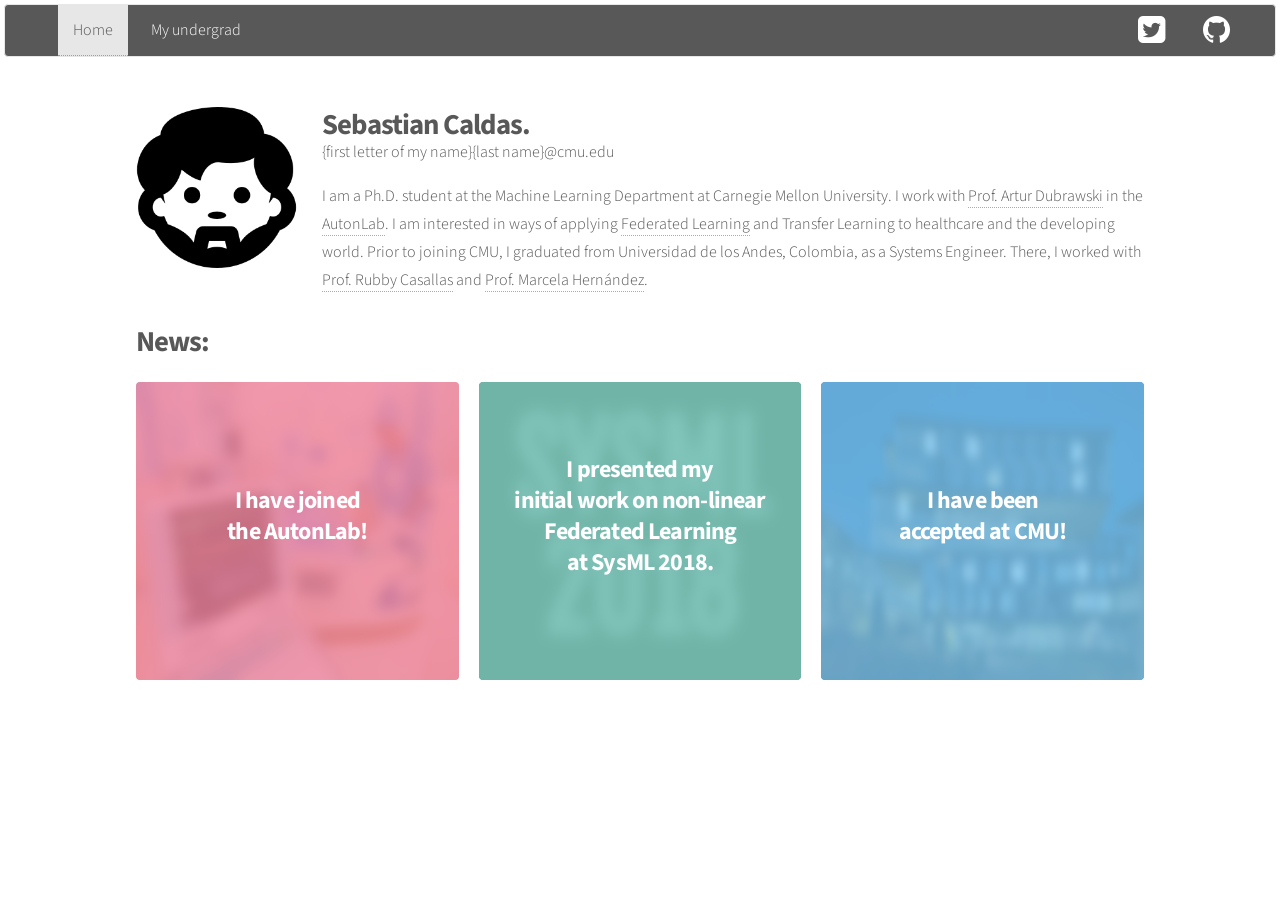
==== commit 6cbee3ad: "docs in drive" ====
--- a/index.html
+++ b/index.html
@@ -59,7 +59,7 @@
 								<div>
 									<h1 style="font-size: 180%; margin-bottom: 10px;">Sebastian Caldas.</h1>
 									<p>{first letter of my name}{last name}@cmu.edu</p>
-									<p style="margin-bottom: 30px;">I am a Ph.D. student at the Machine Learning Department at Carnegie Mellon University. I work with <a href="https://www.ri.cmu.edu/ri-faculty/artur-w-dubrawski/">Prof. Artur Dubrawski</a> in the <a href="https://www.autonlab.org/">AutonLab</a> on ways of applying <a href="https://research.googleblog.com/2017/04/federated-learning-collaborative.html">Federated Learning</a> and Transfer Learning to healthcare and the developing world. Prior to joining CMU, I graduated from Universidad de los Andes, Colombia, as a Systems Engineer. There, I worked with <a href="https://scholar.google.com/citations?user=WVzxlbUAAAAJ">Prof. Rubby Casallas</a> and <a href="https://scholar.google.fr/citations?user=9nnSYmMAAAAJ&hl">Prof. Marcela Hernández</a>.</p>
+									<p style="margin-bottom: 30px;">I am a Ph.D. student at the Machine Learning Department at Carnegie Mellon University. I work with <a href="https://www.ri.cmu.edu/ri-faculty/artur-w-dubrawski/">Prof. Artur Dubrawski</a> in the <a href="https://www.autonlab.org/">AutonLab</a>. I am interested in ways of applying <a href="https://research.googleblog.com/2017/04/federated-learning-collaborative.html">Federated Learning</a> and Transfer Learning to healthcare and the developing world. Prior to joining CMU, I graduated from Universidad de los Andes, Colombia, as a Systems Engineer. There, I worked with <a href="https://scholar.google.com/citations?user=WVzxlbUAAAAJ">Prof. Rubby Casallas</a> and <a href="https://scholar.google.fr/citations?user=9nnSYmMAAAAJ&hl">Prof. Marcela Hernández</a>.</p>
 								</div>
 							</header>
 							<h1 style="font-size: 180%; margin-bottom: 0px;">News:</h1>
@@ -69,7 +69,7 @@
 										<img src="images/healthcare_blurred.jpg" alt="" />
 									</span>
 									<a href="https://www.autonlab.org/" target="_blank">
-										<h1 style="font-size: 150%;">I have joined the AutonLab!</h1>
+										<h1 style="font-size: 150%;">I have joined <br> the AutonLab!</h1>
 										<div class="content">
 											<p>I will work on ways of applying Federated Learning to healthcare.</p>
 										</div>
@@ -79,7 +79,7 @@
 									<span class="image">
 										<img src="images/sysml_blurred.jpg" alt="" />
 									</span>
-									<a href="documents/2018/__SysML_2018__Federated_Kernelized_Multi_Task_Learning.pdf" target="_blank">
+									<a href="https://drive.google.com/file/d/1izbu1OHNuLhw6DCA7BKX1BIppdV5mXH5/view?usp=sharing" target="_blank">
 										<h1 style="font-size: 150%;">I presented my <br> initial work on non-linear <br> Federated Learning <br> at SysML 2018.</h1>
 										<div class="content">
 											<p>The poster was pink.</p>
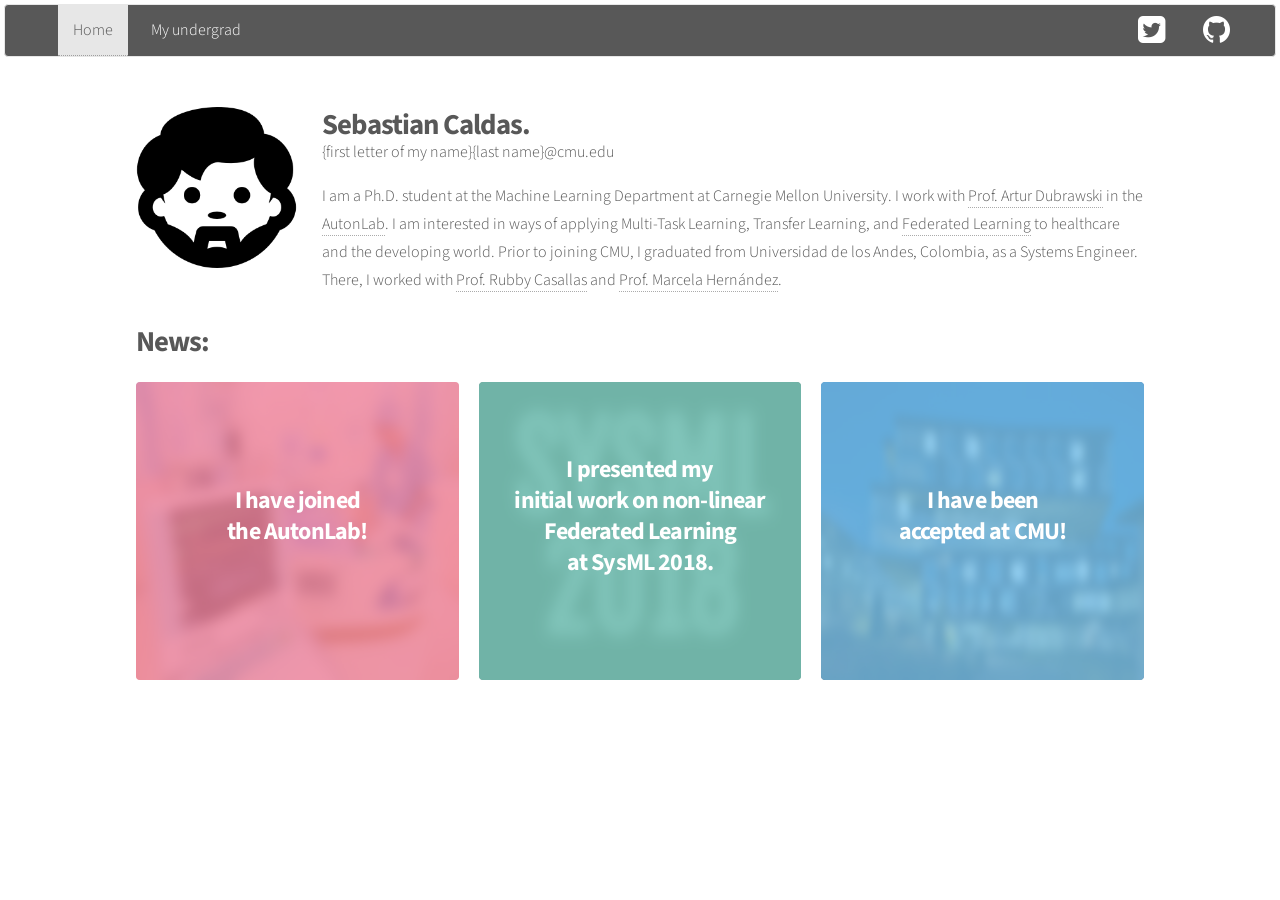
==== commit ef96148c: "add mtl" ====
--- a/index.html
+++ b/index.html
@@ -59,7 +59,7 @@
 								<div>
 									<h1 style="font-size: 180%; margin-bottom: 10px;">Sebastian Caldas.</h1>
 									<p>{first letter of my name}{last name}@cmu.edu</p>
-									<p style="margin-bottom: 30px;">I am a Ph.D. student at the Machine Learning Department at Carnegie Mellon University. I work with <a href="https://www.ri.cmu.edu/ri-faculty/artur-w-dubrawski/">Prof. Artur Dubrawski</a> in the <a href="https://www.autonlab.org/">AutonLab</a>. I am interested in ways of applying <a href="https://research.googleblog.com/2017/04/federated-learning-collaborative.html">Federated Learning</a> and Transfer Learning to healthcare and the developing world. Prior to joining CMU, I graduated from Universidad de los Andes, Colombia, as a Systems Engineer. There, I worked with <a href="https://scholar.google.com/citations?user=WVzxlbUAAAAJ">Prof. Rubby Casallas</a> and <a href="https://scholar.google.fr/citations?user=9nnSYmMAAAAJ&hl">Prof. Marcela Hernández</a>.</p>
+									<p style="margin-bottom: 30px;">I am a Ph.D. student at the Machine Learning Department at Carnegie Mellon University. I work with <a href="https://www.ri.cmu.edu/ri-faculty/artur-w-dubrawski/">Prof. Artur Dubrawski</a> in the <a href="https://www.autonlab.org/">AutonLab</a>. I am interested in ways of applying Multi-Task Learning, Transfer Learning, and <a href="https://research.googleblog.com/2017/04/federated-learning-collaborative.html">Federated Learning</a> to healthcare and the developing world. Prior to joining CMU, I graduated from Universidad de los Andes, Colombia, as a Systems Engineer. There, I worked with <a href="https://scholar.google.com/citations?user=WVzxlbUAAAAJ">Prof. Rubby Casallas</a> and <a href="https://scholar.google.fr/citations?user=9nnSYmMAAAAJ&hl">Prof. Marcela Hernández</a>.</p>
 								</div>
 							</header>
 							<h1 style="font-size: 180%; margin-bottom: 0px;">News:</h1>
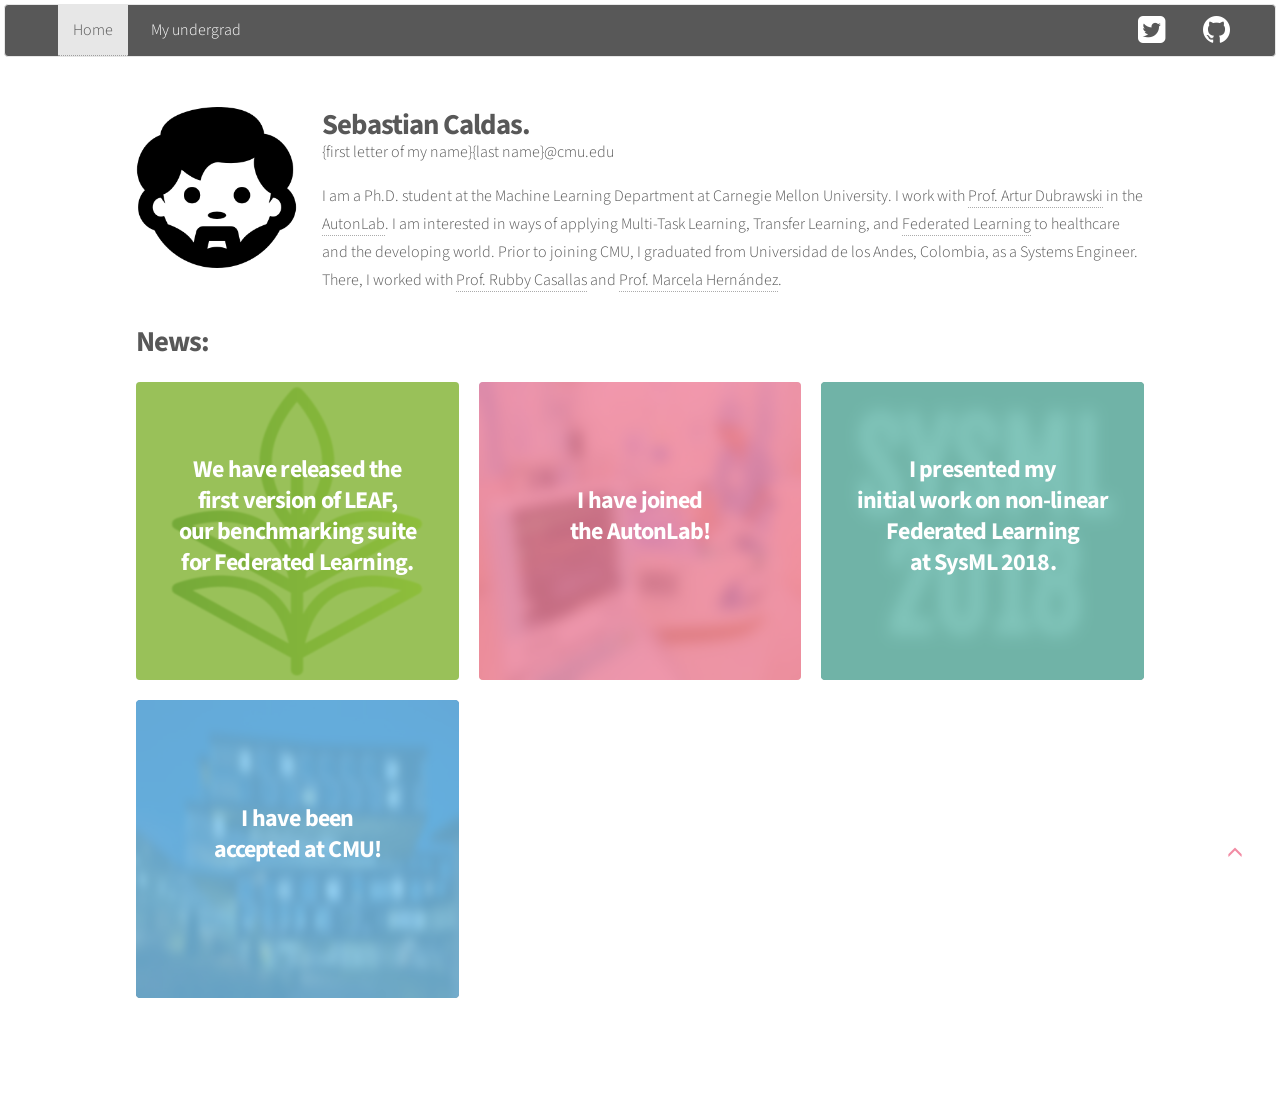
==== commit cde519e2: "leaf release" ====
--- a/index.html
+++ b/index.html
@@ -38,7 +38,7 @@
 		                    <li><a href="https://unicorn.jocke.no/">My undergrad</a></li>
 		                </ul>
 				        <ul class="nav navbar-nav navbar-right">
-							<li><a href="https://twitter.com/scaldas_ml" class="fa fa-twitter-square fa-2x"><span class="label"></span></a></li>
+							<li><a href="https://twitter.com/sbtcaldas" class="fa fa-twitter-square fa-2x"><span class="label"></span></a></li>
 							<li><a href="https://github.com/scaldas" class="fa fa-github fa-2x"><span class="label"></span></a></li>
 							<!--<li><a href="mail.html" class="fa fa-envelope-o fa-2x"><span class="label"></span></a></li>-->
 				        </ul>
@@ -64,6 +64,17 @@
 							</header>
 							<h1 style="font-size: 180%; margin-bottom: 0px;">News:</h1>
 							<section class="tiles" style="margin-top: 0px;">
+								<article class="style7">
+									<span class="image" style="background-color:#ddd;">
+										<img src="images/leaf_blurred.png" alt="" />
+									</span>
+									<a href="https://leaf.cmu.edu" target="_blank">
+										<h1 style="font-size: 150%;">We have released  the <br> first version of LEAF, <br> our benchmarking suite <br> for Federated Learning.</h1>
+										<div class="content">
+											<p>Help us make LEAF grow!</p>
+										</div>
+									</a>
+								</article>
 								<article class="style1">
 									<span class="image">
 										<img src="images/healthcare_blurred.jpg" alt="" />
--- a/assets/css/main.css
+++ b/assets/css/main.css
@@ -2752,6 +2752,10 @@
 				background-color: #8499e7;
 			}
 
+			.tiles article.style7 > .image:before {
+				background-color: #89bb39ff;
+			}
+
 			body:not(.is-touch) .tiles article:hover > .image {
 				-moz-transform: scale(1.1);
 				-webkit-transform: scale(1.1);
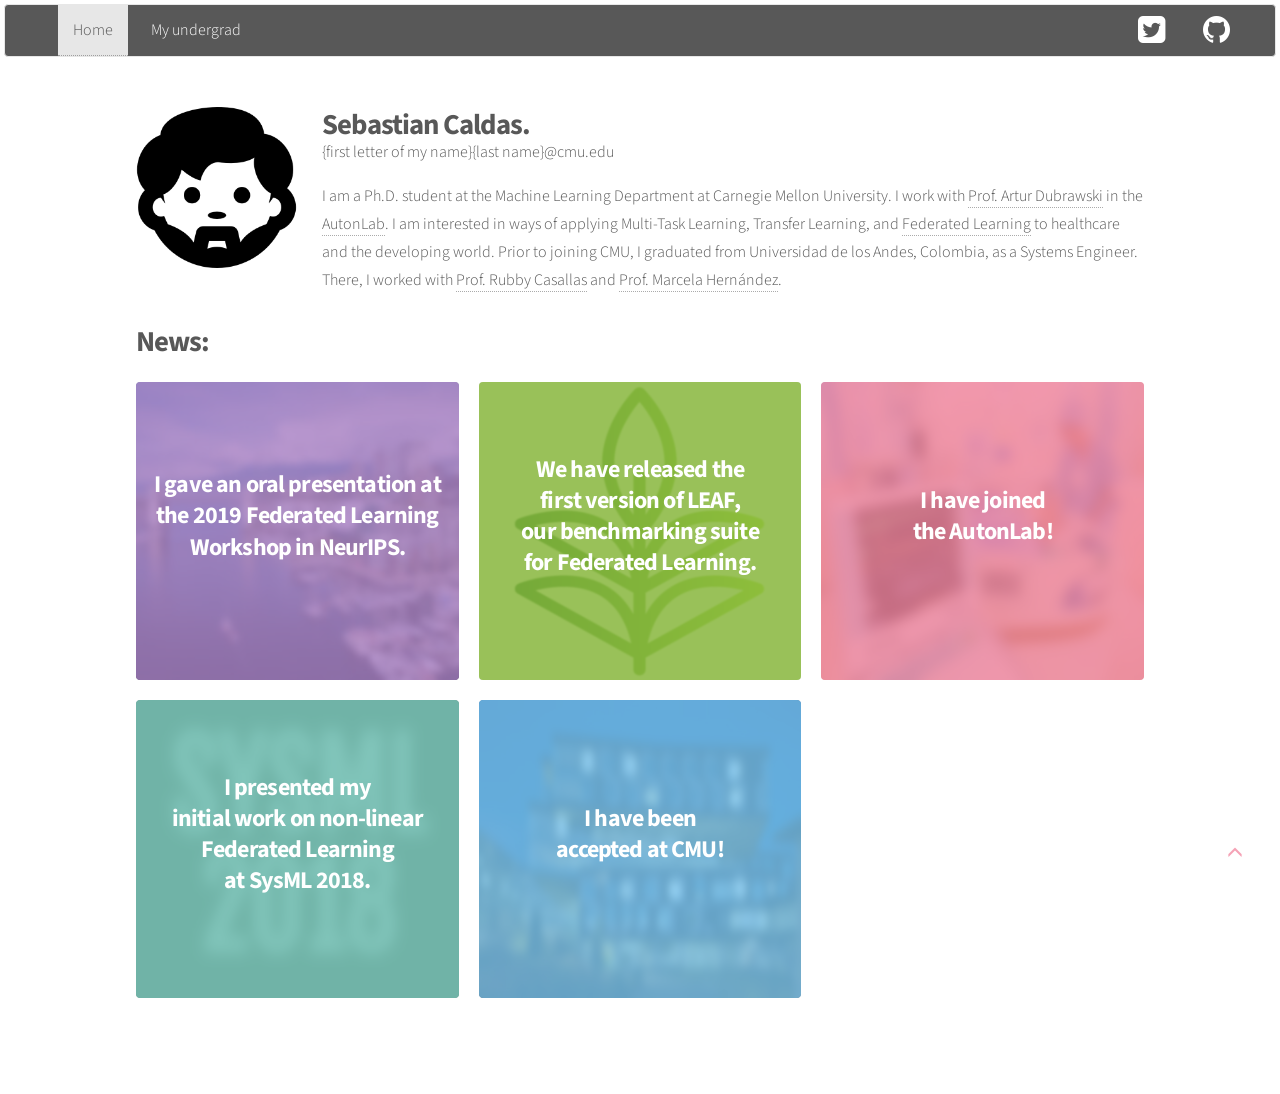
==== commit 28126968: "neurips 2019" ====
--- a/index.html
+++ b/index.html
@@ -64,6 +64,17 @@
 							</header>
 							<h1 style="font-size: 180%; margin-bottom: 0px;">News:</h1>
 							<section class="tiles" style="margin-top: 0px;">
+								<article class="style5">
+									<span class="image" style="background-color:#ddd;">
+										<img src="images/vancouver.jpeg" alt="" />
+									</span>
+									<a href="https://drive.google.com/file/d/1nqeZKTfjAa_NL6GwH2voPxAmGfEy2Bzj/view?usp=sharing" target="_blank">
+										<h1 style="font-size: 150%;">I gave an oral presentation at the 2019 Federated Learning Workshop in NeurIPS.</h1>
+										<div class="content">
+											<p>My posters were Christmas themed.</p>
+										</div>
+									</a>
+								</article>
 								<article class="style7">
 									<span class="image" style="background-color:#ddd;">
 										<img src="images/leaf_blurred.png" alt="" />
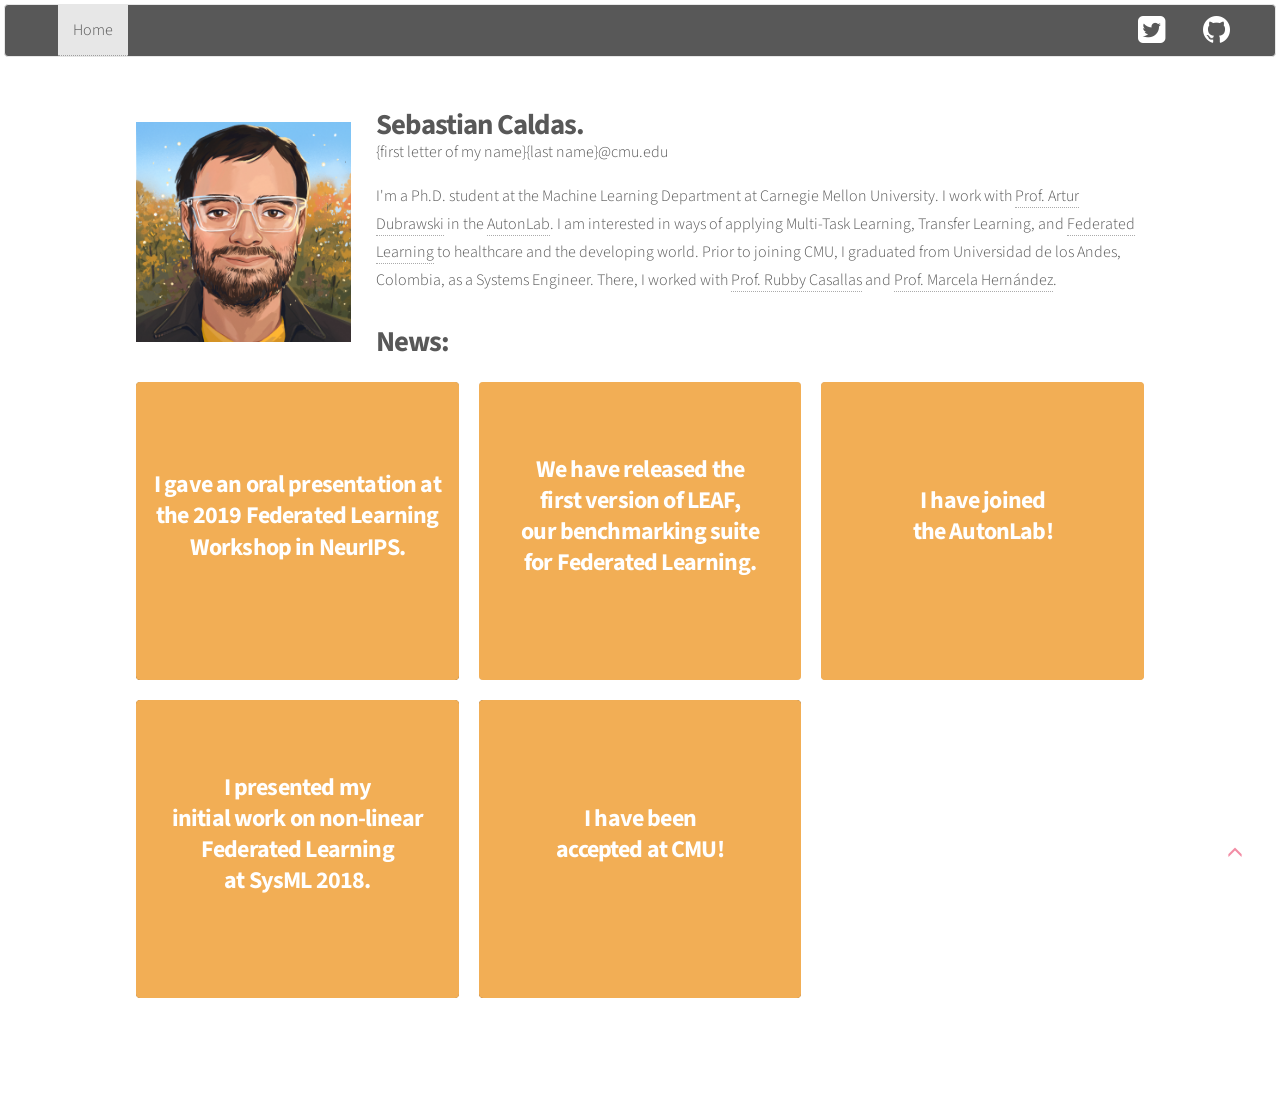
==== commit 2fa22f78: "new look" ====
--- a/index.html
+++ b/index.html
@@ -7,7 +7,7 @@
 <html>
 	<head>
 		<title>Sebastian Caldas</title>
-		<link rel="icon" href="icon.png">
+		<link rel="icon" href="small_icon.png">
 		<meta charset="utf-8">
 		<meta name="viewport" content="width=device-width, initial-scale=1">
 		<!--[if lte IE 8]><script src="assets/js/ie/html5shiv.js"></script><![endif]-->
@@ -35,7 +35,6 @@
 	                <div class="collapse navbar-collapse" id="bs-example-navbar-collapse-1">
 	                  	<ul class="nav navbar-nav">
 		                    <li class="active"><a href="index.html">Home<span class="sr-only">(current)</span></a></li>
-		                    <li><a href="https://unicorn.jocke.no/">My undergrad</a></li>
 		                </ul>
 				        <ul class="nav navbar-nav navbar-right">
 							<li><a href="https://twitter.com/sbtcaldas" class="fa fa-twitter-square fa-2x"><span class="label"></span></a></li>
@@ -54,17 +53,17 @@
 						<div class="inner">
 							<header>
 								<div id="profile-container">
-									<img id="profile-pic" src="icon.png" alt="Failed picture of me.">
+									<img id="profile-pic" src="icon.png" alt="Profile picture in cartoon style." style="margin-top: 15px; width: 215px; height: 220px;">
 								<div>
 								<div>
 									<h1 style="font-size: 180%; margin-bottom: 10px;">Sebastian Caldas.</h1>
 									<p>{first letter of my name}{last name}@cmu.edu</p>
-									<p style="margin-bottom: 30px;">I am a Ph.D. student at the Machine Learning Department at Carnegie Mellon University. I work with <a href="https://www.ri.cmu.edu/ri-faculty/artur-w-dubrawski/">Prof. Artur Dubrawski</a> in the <a href="https://www.autonlab.org/">AutonLab</a>. I am interested in ways of applying Multi-Task Learning, Transfer Learning, and <a href="https://research.googleblog.com/2017/04/federated-learning-collaborative.html">Federated Learning</a> to healthcare and the developing world. Prior to joining CMU, I graduated from Universidad de los Andes, Colombia, as a Systems Engineer. There, I worked with <a href="https://scholar.google.com/citations?user=WVzxlbUAAAAJ">Prof. Rubby Casallas</a> and <a href="https://scholar.google.fr/citations?user=9nnSYmMAAAAJ&hl">Prof. Marcela Hernández</a>.</p>
+									<p style="margin-bottom: 30px;">I'm a Ph.D. student at the Machine Learning Department at Carnegie Mellon University. I work with <a href="https://www.ri.cmu.edu/ri-faculty/artur-w-dubrawski/">Prof. Artur Dubrawski</a> in the <a href="https://www.autonlab.org/">AutonLab</a>. I am interested in ways of applying Multi-Task Learning, Transfer Learning, and <a href="https://research.googleblog.com/2017/04/federated-learning-collaborative.html">Federated Learning</a> to healthcare and the developing world. Prior to joining CMU, I graduated from Universidad de los Andes, Colombia, as a Systems Engineer. There, I worked with <a href="https://scholar.google.com/citations?user=WVzxlbUAAAAJ">Prof. Rubby Casallas</a> and <a href="https://scholar.google.fr/citations?user=9nnSYmMAAAAJ&hl">Prof. Marcela Hernández</a>.</p>
 								</div>
 							</header>
 							<h1 style="font-size: 180%; margin-bottom: 0px;">News:</h1>
 							<section class="tiles" style="margin-top: 0px;">
-								<article class="style5">
+								<article class="style8">
 									<span class="image" style="background-color:#ddd;">
 										<img src="images/vancouver.jpeg" alt="" />
 									</span>
@@ -75,7 +74,7 @@
 										</div>
 									</a>
 								</article>
-								<article class="style7">
+								<article class="style8">
 									<span class="image" style="background-color:#ddd;">
 										<img src="images/leaf_blurred.png" alt="" />
 									</span>
@@ -86,7 +85,7 @@
 										</div>
 									</a>
 								</article>
-								<article class="style1">
+								<article class="style8">
 									<span class="image">
 										<img src="images/healthcare_blurred.jpg" alt="" />
 									</span>
@@ -97,7 +96,7 @@
 										</div>
 									</a>
 								</article>
-								<article class="style3">
+								<article class="style8">
 									<span class="image">
 										<img src="images/sysml_blurred.jpg" alt="" />
 									</span>
@@ -108,7 +107,7 @@
 										</div>
 									</a>
 								</article>
-								<article class="style2">
+								<article class="style8">
 									<span class="image">
 										<img src="images/cmu_blurred.jpg" alt="" />
 									</span>
--- a/assets/css/main.css
+++ b/assets/css/main.css
@@ -1675,7 +1675,7 @@
 
 		a:hover {
 			border-bottom-color: transparent;
-			color: #f2849e !important;
+			color: #f2ae55 !important; /* Reminder: This is the link color. */
 		}
 
 	strong, b {
@@ -2639,7 +2639,7 @@
 					height: 100%;
 					opacity: 1.0;
 					z-index: 1;
-					opacity: 0.8;
+					opacity: 1; /* Reminder: Change to 0.8 if I want transparency.; */
 				}
 
 				.tiles article > .image:after {
@@ -2756,6 +2756,10 @@
 				background-color: #89bb39ff;
 			}
 
+			.tiles article.style8 > .image:before {
+				background-color: #f2ae55;
+			}
+
 			body:not(.is-touch) .tiles article:hover > .image {
 				-moz-transform: scale(1.1);
 				-webkit-transform: scale(1.1);
